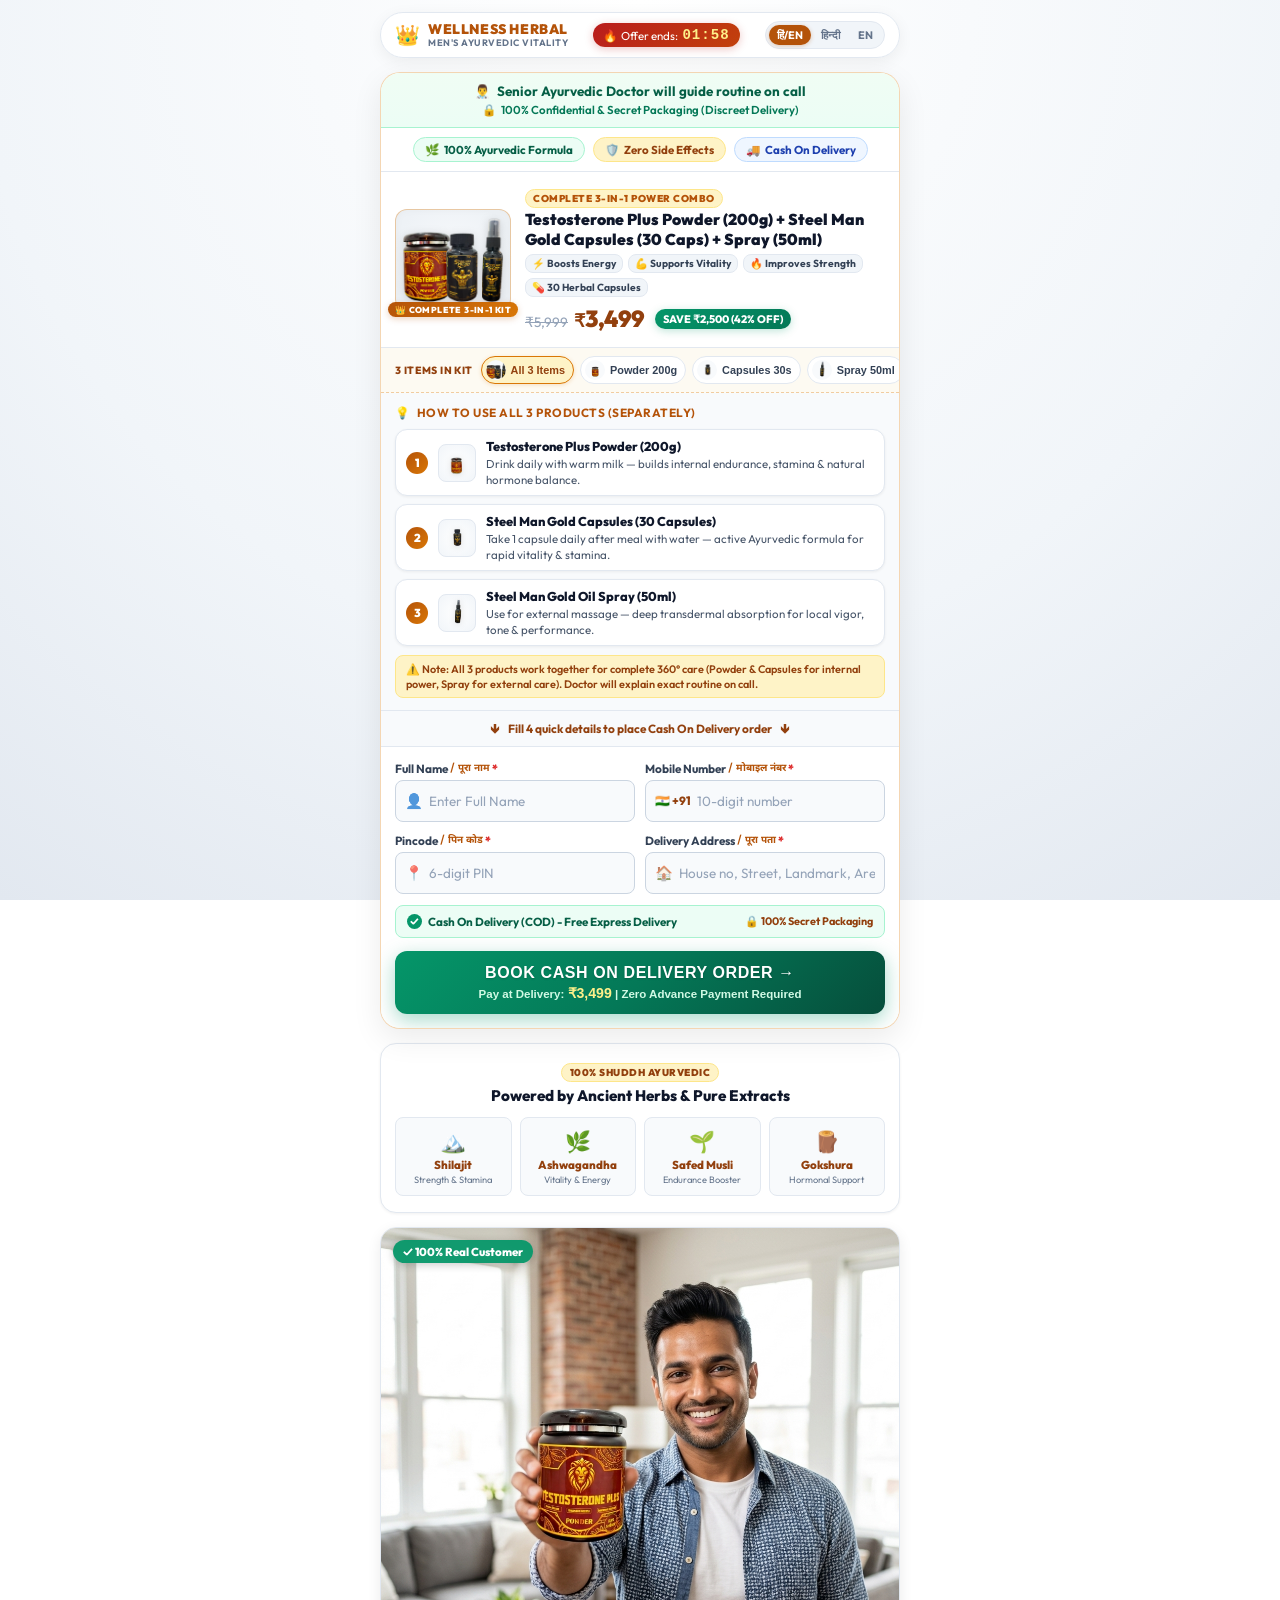
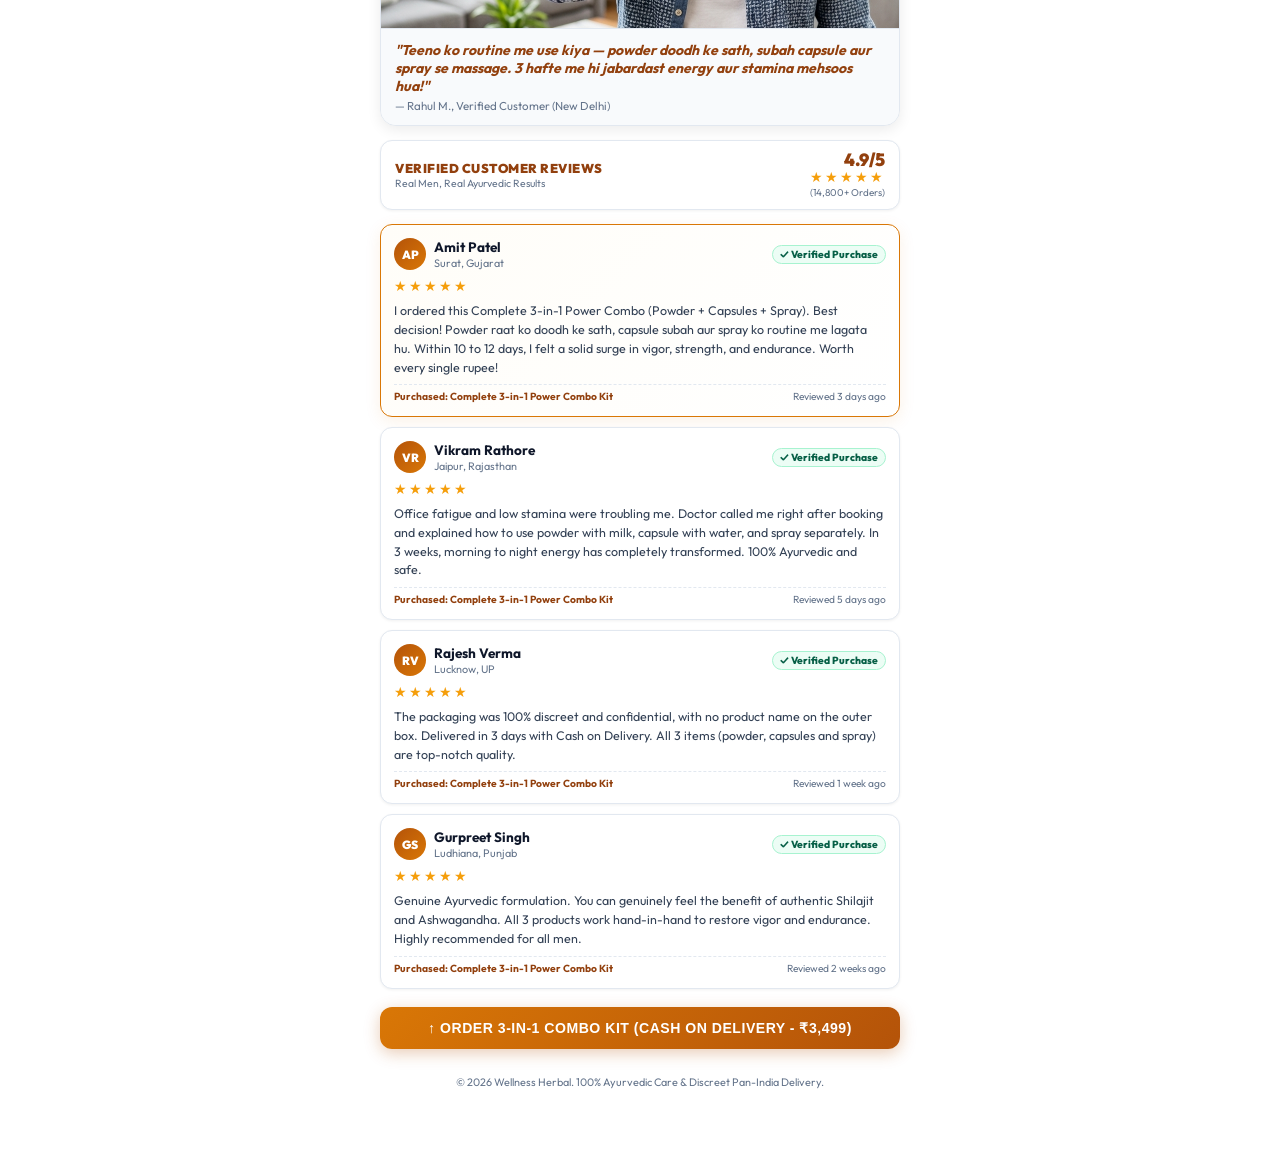
==== index.html @ c4ea5fa7 "feat: add navigation menu to index.html" ====
<!DOCTYPE html>
<html lang="en">

<head>
  <meta charset="UTF-8">
  <meta name="viewport" content="width=device-width, initial-scale=1.0">
  <title>Wellness Herbal - Complete Men's Vitality 3-in-1 Power Combo (Powder + Capsules + Oil Spray)</title>
  <link rel="preconnect" href="https://fonts.googleapis.com">
  <link rel="preconnect" href="https://fonts.gstatic.com" crossorigin>
  <link
    href="https://fonts.googleapis.com/css2?family=Outfit:wght@400;500;600;700;800;900&family=Playfair+Display:wght@700;800;900&family=Noto+Sans+Devanagari:wght@400;600;700;800&display=swap"
    rel="stylesheet">
  <link rel="stylesheet" href="style.css">
</head>

<body class="lang-dual">

  <div class="app-viewport-container">

    <!-- Compact Brand Header with 2-Minute Timer & Language Switcher -->
    <header class="compact-header">
      <div class="brand-left">
        <span class="brand-icon">👑</span>
        <div class="brand-titles">
          <strong>WELLNESS HERBAL</strong>
          <small>MEN'S AYURVEDIC VITALITY</small>
        </div>
      </div>

      <!-- 2-Minute Urgency Timer -->
      <div class="compact-timer-badge">
        <span class="fire-icon">🔥</span>
        <span class="timer-label" data-en="Offer ends:" data-hi="ऑफर समाप्त:">Offer ends:</span>
        <strong id="timerDisplay">02:00</strong>
      </div>

      <!-- Language Switcher -->
      <div class="lang-switcher">
        <button class="lang-btn active" data-lang="dual" onclick="setLanguage('dual')">हिं/EN</button>
        <button class="lang-btn" data-lang="hi" onclick="setLanguage('hi')">हिन्दी</button>
        <button class="lang-btn" data-lang="en" onclick="setLanguage('en')">EN</button>
      </div>
    </header>

    <!-- Main Order Form Card -->
    <main class="single-frame-card">

      <!-- Doctor Guidance & Privacy Banner -->
      <div class="doctor-contact-banner">
        <div class="doctor-line">
          <span class="doctor-icon">👨‍⚕️</span>
          <strong data-en="Senior Ayurvedic Doctor will guide routine on call"
            data-hi="वरिष्ठ आयुर्वेदिक डॉक्टर कॉल पर सही उपयोग समझाएंगे">
            Senior Ayurvedic Doctor will guide routine on call
          </strong>
        </div>
        <div class="privacy-line">
          <span class="lock-icon">🔒</span>
          <span data-en="100% Confidential & Secret Packaging (Discreet Delivery)"
            data-hi="100% गुप्त और सीलबंद पार्सल (गोपनीय डिलीवरी)">
            100% Confidential & Secret Packaging (Discreet Delivery)
          </span>
        </div>
      </div>

      <!-- 3 Key Reference Pills -->
      <div class="ref-pills-row">
        <span class="ref-pill pill-ayurvedic">
          <span class="pill-dot">🌿</span>
          <span data-en="100% Ayurvedic Formula" data-hi="100% शुद्ध आयुर्वेदिक">100% Ayurvedic Formula</span>
        </span>
        <span class="ref-pill pill-safety">
          <span class="pill-dot">🛡️</span>
          <span data-en="Zero Side Effects" data-hi="कोई साइड इफ़ेक्ट नहीं">Zero Side Effects</span>
        </span>
        <span class="ref-pill pill-cod">
          <span class="pill-dot">🚚</span>
          <span data-en="Cash On Delivery" data-hi="कैश ऑन डिलीवरी">Cash On Delivery</span>
        </span>
      </div>

      <!-- Combo Product Showcase Bar -->
      <div class="product-price-compact-bar">
        <div class="product-mini-thumb combo-hero-thumb">
          <img id="activeProductImg" src="images/power_combo_kit.png"
            alt="Complete 3-in-1 Power Combo - Testosterone Plus Powder, Steel Man Gold Capsules and Spray"
            class="thumb-img-combo">
          <span class="active-tag-pill">👑 COMPLETE 3-IN-1 KIT</span>
        </div>

        <div class="product-mini-info">
          <div class="product-title-row">
            <div>
              <span class="combo-headline-badge" data-en="COMPLETE 3-IN-1 POWER COMBO"
                data-hi="संपूर्ण 3-इन-1 पावर कॉम्बो पैक">COMPLETE 3-IN-1 POWER COMBO</span>
              <h1 class="product-name"
                data-en="Testosterone Plus Powder (200g) + Steel Man Gold Capsules (30 Caps) + Spray (50ml)"
                data-hi="टेस्टोस्टेरोन प्लस पाउडर (200g) + स्टील मैन गोल्ड कैप्सूल (30 कैप्सूल) + ऑयल स्प्रे (50ml)">
                Testosterone Plus Powder (200g) + Steel Man Gold Capsules (30 Caps) + Spray (50ml)
              </h1>
            </div>
          </div>

          <div class="product-usp-badges">
            <span class="usp-badge">⚡ Boosts Energy</span>
            <span class="usp-badge">💪 Supports Vitality</span>
            <span class="usp-badge">🔥 Improves Strength</span>
            <span class="usp-badge">💊 30 Herbal Capsules</span>
          </div>

          <!-- Pulsing Zoom-in Zoom-out Price Highlight -->
          <div class="price-action-row">
            <div class="price-wrapper">
              <del class="mrp-old">₹5,999</del>
              <div class="price-pulse-target">
                <span class="curr-sign">₹</span>
                <span class="price-val">3,499</span>
              </div>
            </div>
            <div class="save-tag-badge">
              <span data-en="SAVE ₹2,500 (42% OFF)" data-hi="₹2,500 भारी छूट (42% OFF)">SAVE ₹2,500 (42% OFF)</span>
            </div>
          </div>
        </div>
      </div>

      <!-- Quick Item Preview Chips -->
      <div class="combo-items-preview-strip">
        <span class="preview-strip-label" data-en="3 Items in Kit:" data-hi="किट में 3 उत्पाद शामिल:">3 Items in Kit
        </span>
        <div class="item-chips-scroll">
          <button type="button" class="preview-item-chip active" onclick="switchComboPreview('kit')" id="chip-kit"
            title="View Full 3-in-1 Kit">
            <img src="images/power_combo_kit.png" alt="3-in-1 Kit" class="chip-img">
            <span>All 3 Items</span>
          </button>
          <button type="button" class="preview-item-chip" onclick="switchComboPreview('powder')" id="chip-powder"
            title="View Powder">
            <img src="images/testosterone_plus_powder.png" alt="Powder" class="chip-img">
            <span>Powder 200g</span>
          </button>
          <button type="button" class="preview-item-chip" onclick="switchComboPreview('capsule')" id="chip-capsule"
            title="View Capsule">
            <img src="images/steelman_gold_capsule.png" alt="Capsules" class="chip-img">
            <span>Capsules 30s</span>
          </button>
          <button type="button" class="preview-item-chip" onclick="switchComboPreview('spray')" id="chip-spray"
            title="View Spray">
            <img src="images/steelman_gold_spray.png" alt="Spray" class="chip-img">
            <span>Spray 50ml</span>
          </button>
        </div>
      </div>

      <!-- Combo Usage Guide (Highlighting Separate Usage) -->
      <div class="combo-usage-box">
        <div class="usage-title-strip">
          <span class="usage-dot">💡</span>
          <strong data-en="HOW TO USE ALL 3 PRODUCTS (SEPARATELY)"
            data-hi="तीनों उत्पादों का अलग-अलग इस्तेमाल कैसे करें">HOW TO USE ALL 3 PRODUCTS (SEPARATELY)</strong>
        </div>
        <div class="usage-steps-grid">

          <!-- Step 1: Powder -->
          <div class="usage-step-card" onclick="switchComboPreview('powder')" title="Click to view Powder">
            <div class="step-num-pill">1</div>
            <div class="step-thumb-wrap">
              <img src="images/testosterone_plus_powder.png" alt="Powder" class="step-mini-thumb">
            </div>
            <div class="step-content">
              <strong class="step-prod-title">Testosterone Plus Powder (200g)</strong>
              <p class="step-desc"
                data-en="Drink daily with warm milk — builds internal endurance, stamina & natural hormone balance."
                data-hi="रोजाना रात को हल्के गर्म दूध के साथ पिएं — अंदरूनी ताकत, स्टैमिना और कमजोरी दूर करने के लिए।">
                Drink daily with warm milk — builds internal endurance, stamina & natural hormone balance.
              </p>
            </div>
          </div>

          <!-- Step 2: Capsule -->
          <div class="usage-step-card" onclick="switchComboPreview('capsule')" title="Click to view Capsules">
            <div class="step-num-pill">2</div>
            <div class="step-thumb-wrap">
              <img src="images/steelman_gold_capsule.png" alt="Capsules" class="step-mini-thumb">
            </div>
            <div class="step-content">
              <strong class="step-prod-title">Steel Man Gold Capsules (30 Capsules)</strong>
              <p class="step-desc"
                data-en="Take 1 capsule daily after meal with water — active Ayurvedic formula for rapid vitality & stamina."
                data-hi="रोजाना भोजन के बाद 1 कैप्सूल पानी के साथ लें — शुद्ध हर्बल फॉर्मूला जो जोश, स्टैमिना और शक्ति को तेजी से बढ़ाता है।">
                Take 1 capsule daily after meal with water — active Ayurvedic formula for rapid vitality & stamina.
              </p>
            </div>
          </div>

          <!-- Step 3: Spray -->
          <div class="usage-step-card" onclick="switchComboPreview('spray')" title="Click to view Spray">
            <div class="step-num-pill">3</div>
            <div class="step-thumb-wrap">
              <img src="images/steelman_gold_spray.png" alt="Spray" class="step-mini-thumb">
            </div>
            <div class="step-content">
              <strong class="step-prod-title">Steel Man Gold Oil Spray (50ml)</strong>
              <p class="step-desc"
                data-en="Use for external massage — deep transdermal absorption for local vigor, tone & performance."
                data-hi="बाहरी मालिश के लिए स्प्रे करें — तुरंत सोखकर शक्ति, कसावट और स्फूर्ति बढ़ाने के लिए।">
                Use for external massage — deep transdermal absorption for local vigor, tone & performance.
              </p>
            </div>
          </div>

        </div>
        <div class="usage-note">
          ⚠️ <span
            data-en="Note: All 3 products work together for complete 360° care (Powder & Capsules for internal power, Spray for external care). Doctor will explain exact routine on call."
            data-hi="ध्यान दें: तीनों उत्पाद मिलकर 360° संपूर्ण शक्ति देते हैं (पाउडर और कैप्सूल अंदरूनी ताकत के लिए, स्प्रे बाहरी मालिश के लिए)। डॉक्टर कॉल पर पूरा तरीका बताएंगे।">Note:
            All 3 products work together for complete 360° care (Powder & Capsules for internal power, Spray for
            external care). Doctor will explain exact routine on call.</span>
        </div>
      </div>

      <!-- Moving Bouncing Pointer Arrow -->
      <div class="compact-pointer-bar">
        <span class="bouncing-arrow-dot">↓</span>
        <span class="pointer-text" data-en="Fill 4 quick details to place Cash On Delivery order"
          data-hi="कैश ऑन डिलीवरी आर्डर के लिए नीचे 4 आसान जानकारी भरें">
          Fill 4 quick details to place Cash On Delivery order
        </span>
        <span class="bouncing-arrow-dot">↓</span>
      </div>

      <!-- Compact Single-Screen Form -->
      <form id="compactOrderForm" class="compact-form" novalidate>

        <!-- Field 1 & 2 in Grid -->
        <div class="form-grid-row">

          <!-- Name Field -->
          <div class="input-cell" id="cell-name">
            <label for="fullName">
              <span class="label-en">Full Name</span>
              <span class="label-hi">/ पूरा नाम</span>
              <span class="req">*</span>
            </label>
            <div class="field-box">
              <span class="input-icon">👤</span>
              <input type="text" id="fullName" name="fullName" placeholder="Enter Full Name" required
                autocomplete="name">
              <span class="valid-mark">✓</span>
            </div>
            <small class="error-msg" data-en="Enter full name" data-hi="पूरा नाम दर्ज करें"></small>
          </div>

          <!-- Mobile Number Field -->
          <div class="input-cell" id="cell-phone">
            <label for="phoneNumber">
              <span class="label-en">Mobile Number</span>
              <span class="label-hi">/ मोबाइल नंबर</span>
              <span class="req">*</span>
            </label>
            <div class="field-box phone-box">
              <span class="ind-prefix">🇮🇳 +91</span>
              <input type="tel" id="phoneNumber" name="phoneNumber" maxlength="10" placeholder="10-digit number"
                required autocomplete="tel">
              <span class="valid-mark">✓</span>
            </div>
            <small class="error-msg" data-en="Enter valid 10-digit number" data-hi="10 अंकों का नंबर डालें"></small>
          </div>

        </div>

        <div class="form-grid-row">

          <!-- Pincode Field -->
          <div class="input-cell" id="cell-pincode">
            <label for="pincode">
              <span class="label-en">Pincode</span>
              <span class="label-hi">/ पिन कोड</span>
              <span class="req">*</span>
            </label>
            <div class="field-box">
              <span class="input-icon">📍</span>
              <input type="tel" id="pincode" name="pincode" maxlength="6" placeholder="6-digit PIN" required
                autocomplete="postal-code">
              <span class="valid-mark">✓</span>
            </div>
            <small class="error-msg" data-en="Enter 6-digit pincode" data-hi="6 अंकों का पिन कोड डालें"></small>
          </div>

          <!-- Complete Address Field -->
          <div class="input-cell input-cell-address" id="cell-address">
            <label for="fullAddress">
              <span class="label-en">Delivery Address</span>
              <span class="label-hi">/ पूरा पता</span>
              <span class="req">*</span>
            </label>
            <div class="field-box">
              <span class="input-icon">🏠</span>
              <input type="text" id="fullAddress" name="fullAddress" placeholder="House no, Street, Landmark, Area"
                required autocomplete="street-address">
              <span class="valid-mark">✓</span>
            </div>
            <small class="error-msg" data-en="Enter delivery address" data-hi="पूरा पता लिखें"></small>
          </div>

        </div>

        <!-- COD Status Pill -->
        <div class="cod-status-strip">
          <div class="cod-left">
            <span class="cod-bullet">✓</span>
            <strong data-en="Cash On Delivery (COD) - Free Express Delivery"
              data-hi="कैश ऑन डिलीवरी (COD) - पूरे भारत में फ्री डिलीवरी">
              Cash On Delivery (COD) - Free Express Delivery
            </strong>
          </div>
          <span class="all-india-tag" data-en="🔒 100% Secret Packaging" data-hi="🔒 100% गुप्त पैकिंग">🔒 100% Secret
            Packaging</span>
        </div>

        <!-- Submit Button with Pulsing Glow -->
        <button type="submit" class="compact-order-btn" id="submitBtn">
          <div class="btn-shine-bar"></div>
          <div class="btn-inner-content">
            <span class="btn-main-title" data-en="BOOK CASH ON DELIVERY ORDER →"
              data-hi="कैश ऑन डिलीवरी आर्डर बुक करें →">
              BOOK CASH ON DELIVERY ORDER →
            </span>
            <span class="btn-sub-detail">
              <span data-en="Pay at Delivery: " data-hi="डिलीवरी पर देय: ">Pay at Delivery: </span>
              <strong>₹3,499</strong> | <span data-en="Zero Advance Payment Required"
                data-hi="पहले कोई पैसा नहीं देना">Zero Advance Payment Required</span>
            </span>
          </div>
        </button>

      </form>

    </main>

    <!-- Key Ingredients Showcase -->
    <section class="ingredients-section">
      <div class="ingredients-title">
        <span class="ing-badge">100% SHUDDH AYURVEDIC</span>
        <h3 data-en="Powered by Ancient Herbs & Pure Extracts" data-hi="प्राचीन जड़ी-बूटियों और शुद्ध अर्क से निर्मित">
          Powered by Ancient Herbs & Pure Extracts</h3>
      </div>
      <div class="ingredients-grid">
        <div class="ing-item">
          <div class="ing-icon">🏔️</div>
          <strong>Shilajit</strong>
          <small data-en="Strength & Stamina" data-hi="शक्ति और स्टैमिना">Strength & Stamina</small>
        </div>
        <div class="ing-item">
          <div class="ing-icon">🌿</div>
          <strong>Ashwagandha</strong>
          <small data-en="Vitality & Energy" data-hi="ऊर्जा और स्फूर्ति">Vitality & Energy</small>
        </div>
        <div class="ing-item">
          <div class="ing-icon">🌱</div>
          <strong>Safed Musli</strong>
          <small data-en="Endurance Booster" data-hi="शारीरिक मजबूती">Endurance Booster</small>
        </div>
        <div class="ing-item">
          <div class="ing-icon">🪵</div>
          <strong>Gokshura</strong>
          <small data-en="Hormonal Support" data-hi="प्राकृतिक ताकत">Hormonal Support</small>
        </div>
      </div>
    </section>

    <!-- Customer Lifestyle Photo & Genuine Reviews Section -->
    <section class="customer-proof-section">

      <!-- Customer Holding Product Showcase Card -->
      <div class="lifestyle-photo-card">
        <div class="photo-img-wrap">
          <img src="images/customer_review.jpg" alt="Satisfied Customer with Wellness Herbal Supplement"
            class="lifestyle-img" loading="lazy">
          <span class="verified-photo-badge">✓ 100% Real Customer</span>
        </div>
        <div class="lifestyle-caption">
          <strong>"Teeno ko routine me use kiya — powder doodh ke sath, subah capsule aur spray se massage. 3 hafte me
            hi jabardast energy aur stamina mehsoos hua!"</strong>
          <span>— Rahul M., Verified Customer (New Delhi)</span>
        </div>
      </div>

      <!-- Genuine Customer Reviews List -->
      <div class="reviews-header-bar">
        <div class="reviews-title-wrap">
          <span class="reviews-title-tag" data-en="VERIFIED CUSTOMER REVIEWS"
            data-hi="सत्यापित ग्राहकों की राय">VERIFIED CUSTOMER REVIEWS</span>
          <small class="reviews-subtitle" data-en="Real Men, Real Ayurvedic Results"
            data-hi="सच्चे परिणाम, प्राकृतिक आयुर्वेदिक अनुभव">Real Men, Real Ayurvedic Results</small>
        </div>
        <div class="rating-overall">
          <span class="rating-score">4.9/5</span>
          <span class="stars-gold">★★★★★</span>
          <span class="total-reviews">(14,800+ Orders)</span>
        </div>
      </div>

      <div class="reviews-cards-list">

        <!-- Review 1 -->
        <div class="single-review-card highlight-review">
          <div class="review-top">
            <div class="reviewer-badge-info">
              <span class="avatar-circle">AP</span>
              <div>
                <strong class="reviewer-name">Amit Patel</strong>
                <span class="reviewer-city">Surat, Gujarat</span>
              </div>
            </div>
            <span class="verified-purchase-pill">✓ Verified Purchase</span>
          </div>
          <div class="stars-gold">★★★★★</div>
          <p class="review-comment"
            data-en="I ordered this Complete 3-in-1 Power Combo (Powder + Capsules + Spray). Best decision! Powder raat ko doodh ke sath, capsule subah aur spray ko routine me lagata hu. Within 10 to 12 days, I felt a solid surge in vigor, strength, and endurance. Worth every single rupee!"
            data-hi="मैंने यह पूरा 3-इन-1 पावर कॉम्बो (पाउडर + कैप्सूल + स्प्रे) मंगाया था। सबसे बढ़िया फ़ैसला रहा! पाउडर को रात में दूध के साथ, सुबह कैप्सूल और स्प्रे का अलग से प्रयोग करता हूँ। 10-12 दिनों में ही शरीर में शक्ति, स्टैमिना और स्फूर्ति में ज़बरदस्त फ़र्क महसूस हुआ। पैसा वसूल कॉम्बो है!">
            I ordered this Complete 3-in-1 Power Combo (Powder + Capsules + Spray). Best decision! Powder raat ko doodh
            ke sath, capsule subah aur spray ko routine me lagata hu. Within 10 to 12 days, I felt a solid surge in
            vigor, strength, and endurance. Worth every single rupee!
          </p>
          <div class="review-footer-info">
            <span class="review-product-tag">Purchased: Complete 3-in-1 Power Combo Kit</span>
            <span class="review-date">Reviewed 3 days ago</span>
          </div>
        </div>

        <!-- Review 2 -->
        <div class="single-review-card">
          <div class="review-top">
            <div class="reviewer-badge-info">
              <span class="avatar-circle">VR</span>
              <div>
                <strong class="reviewer-name">Vikram Rathore</strong>
                <span class="reviewer-city">Jaipur, Rajasthan</span>
              </div>
            </div>
            <span class="verified-purchase-pill">✓ Verified Purchase</span>
          </div>
          <div class="stars-gold">★★★★★</div>
          <p class="review-comment"
            data-en="Office fatigue and low stamina were troubling me. Doctor called me right after booking and explained how to use powder with milk, capsule with water, and spray separately. In 3 weeks, morning to night energy has completely transformed. 100% Ayurvedic and safe."
            data-hi="ऑफिस की थकान और कमजोरी से परेशान था। आर्डर के बाद डॉक्टर साहब का कॉल आया और उन्होंने पाउडर, कैप्सूल व स्प्रे तीनों का अलग-अलग इस्तेमाल अच्छे से समझाया। 3 हफ्ते में सुबह से लेकर रात तक ऊर्जा बनी रहती है। 100% आयुर्वेदिक और सुरक्षित!">
            Office fatigue and low stamina were troubling me. Doctor called me right after booking and explained how to
            use powder with milk, capsule with water, and spray separately. In 3 weeks, morning to night energy has
            completely transformed. 100% Ayurvedic and safe.
          </p>
          <div class="review-footer-info">
            <span class="review-product-tag">Purchased: Complete 3-in-1 Power Combo Kit</span>
            <span class="review-date">Reviewed 5 days ago</span>
          </div>
        </div>

        <!-- Review 3 -->
        <div class="single-review-card">
          <div class="review-top">
            <div class="reviewer-badge-info">
              <span class="avatar-circle">RV</span>
              <div>
                <strong class="reviewer-name">Rajesh Verma</strong>
                <span class="reviewer-city">Lucknow, UP</span>
              </div>
            </div>
            <span class="verified-purchase-pill">✓ Verified Purchase</span>
          </div>
          <div class="stars-gold">★★★★★</div>
          <p class="review-comment"
            data-en="The packaging was 100% discreet and confidential, with no product name on the outer box. Delivered in 3 days with Cash on Delivery. All 3 items (powder, capsules and spray) are top-notch quality."
            data-hi="पार्सल की पैकिंग पूरी तरह गुप्त और सीलबंद थी, डिब्बे के बाहर प्रोडक्ट का कोई नाम नहीं लिखा था। 3 दिन में कैश ऑन डिलीवरी से पार्सल मिल गया। तीनों उत्पाद (पाउडर, कैप्सूल और ऑयल स्प्रे) बेहद उच्च गुणवत्ता के हैं।">
            The packaging was 100% discreet and confidential, with no product name on the outer box. Delivered in 3 days
            with Cash on Delivery. All 3 items (powder, capsules and spray) are top-notch quality.
          </p>
          <div class="review-footer-info">
            <span class="review-product-tag">Purchased: Complete 3-in-1 Power Combo Kit</span>
            <span class="review-date">Reviewed 1 week ago</span>
          </div>
        </div>

        <!-- Review 4 -->
        <div class="single-review-card">
          <div class="review-top">
            <div class="reviewer-badge-info">
              <span class="avatar-circle">GS</span>
              <div>
                <strong class="reviewer-name">Gurpreet Singh</strong>
                <span class="reviewer-city">Ludhiana, Punjab</span>
              </div>
            </div>
            <span class="verified-purchase-pill">✓ Verified Purchase</span>
          </div>
          <div class="stars-gold">★★★★★</div>
          <p class="review-comment"
            data-en="Genuine Ayurvedic formulation. You can genuinely feel the benefit of authentic Shilajit and Ashwagandha. All 3 products work hand-in-hand to restore vigor and endurance. Highly recommended for all men."
            data-hi="असली और शुद्ध आयुर्वेदिक उत्पाद है। शुद्ध शिलाजीत और अश्वगंधा का प्रभाव साफ महसूस होता है। तीनों उत्पाद मिलकर अंदरूनी और बाहरी ताकत को बहाल करते हैं। सभी भाइयों को सलाह दूंगा!">
            Genuine Ayurvedic formulation. You can genuinely feel the benefit of authentic Shilajit and Ashwagandha. All
            3 products work hand-in-hand to restore vigor and endurance. Highly recommended for all men.
          </p>
          <div class="review-footer-info">
            <span class="review-product-tag">Purchased: Complete 3-in-1 Power Combo Kit</span>
            <span class="review-date">Reviewed 2 weeks ago</span>
          </div>
        </div>

      </div>

      <!-- Quick Scroll to Top Order Button -->
      <div class="bottom-order-trigger">
        <button class="scroll-up-order-btn" onclick="scrollToTopForm()">
          <span data-en="↑ ORDER 3-IN-1 COMBO KIT (CASH ON DELIVERY - ₹3,499)"
            data-hi="↑ अभी 3-इन-1 कॉम्बो आर्डर करें (कैश ऑन डिलीवरी - ₹3,499)">
            ↑ ORDER 3-IN-1 COMBO KIT (CASH ON DELIVERY - ₹3,499)
          </span>
        </button>
      </div>

    </section>

    <footer class="app-footer">
      <p>© 2026 Wellness Herbal. 100% Ayurvedic Care & Discreet Pan-India Delivery.</p>
    </footer>

  </div>

  <!-- Order Success / Thank You Modal Popup -->
  <div class="success-modal-overlay" id="orderSuccessModal">
    <div class="success-dialog-card">
      <button class="modal-close" onclick="closeSuccessModal()" title="Close">✕</button>

      <div class="success-check-badge">
        <div class="check-ring-pulse"></div>
        <span class="check-symbol">✓</span>
      </div>

      <h3 class="modal-h3" data-en="Your 3-in-1 Combo Order is Registered! 🎉"
        data-hi="आपका 3-इन-1 कॉम्बो आर्डर बुक हो गया है! 🎉">
        Your 3-in-1 Combo Order is Registered! 🎉
      </h3>
      <p class="modal-desc"
        data-en="Thank you for choosing Wellness Herbal. Our senior doctor will contact you shortly to confirm discreet dispatch & explain daily usage."
        data-hi="वेलनेस हर्बल चुनने के लिए धन्यवाद। हमारे वरिष्ठ डॉक्टर जल्द ही आपसे संपर्क करके पार्सल कन्फर्म करेंगे और सेवन विधि समझाएंगे।">
        Thank you for choosing Wellness Herbal. Our senior doctor will contact you shortly to confirm discreet dispatch
        & explain daily usage.
      </p>

      <div class="modal-receipt">
        <div class="rec-line">
          <span class="rec-label" data-en="Order ID:" data-hi="आर्डर नंबर:">Order ID:</span>
          <strong class="rec-id-val" id="receiptOrderId">#WH-89104</strong>
        </div>
        <div class="rec-line">
          <span class="rec-label" data-en="Product:" data-hi="प्रोडक्ट:">Product:</span>
          <strong class="rec-prod-name">Complete 3-in-1 Power Combo (Powder 200g + 30 Capsules + Spray 50ml)</strong>
        </div>
        <div class="rec-line">
          <span class="rec-label" data-en="Customer:" data-hi="ग्राहक का नाम:">Customer:</span>
          <strong id="receiptName">-</strong>
        </div>
        <div class="rec-line">
          <span class="rec-label" data-en="Mobile:" data-hi="मोबाइल नंबर:">Mobile:</span>
          <strong id="receiptPhone">-</strong>
        </div>
        <div class="rec-line">
          <span class="rec-label" data-en="Delivery Address:" data-hi="डिलीवरी पता:">Delivery Address:</span>
          <span id="receiptAddress">-</span>
        </div>
        <div class="rec-line rec-total">
          <span data-en="Amount Payable at Delivery:" data-hi="डिलीवरी पर देय राशि:">Amount Payable at Delivery:</span>
          <strong class="rec-amount">₹3,499 (COD)</strong>
        </div>
      </div>

      <div class="team-contact-notice">
        👨‍⚕️ <span data-en="Our specialist doctor will call you to guide dosage & 3-step separate usage."
          data-hi="हमारे डॉक्टर आपको तीनों उत्पादों का अलग-अलग सही उपयोग और खुराक समझाने के लिए कॉल करेंगे।">Our
          specialist doctor will call you to guide dosage & 3-step separate usage.</span>
      </div>

      <div class="modal-btn-stack">
        <a id="whatsappConfirmLink" class="modal-wa-btn" href="#" target="_blank">
          💬 <span data-en="Confirm on WhatsApp" data-hi="व्हाट्सएप पर कन्फर्म करें">Confirm on WhatsApp</span>
        </a>
        <button class="modal-ok-btn" onclick="closeSuccessModal()">
          <span data-en="Done" data-hi="हो गया">Done</span>
        </button>
      </div>

    </div>
  </div>

  <script src="script.js"></script>
</body>

</html>
---- style.css ----
/* ==========================================================
   WELLNESS HERBAL - MEN'S AYURVEDIC VITALITY & PERFORMANCE
   PREMIUM LIGHT LUXURY GOLD & HERBAL THEME (COMBO KIT ONLY)
   ========================================================== */

:root {
  /* Royal Gold & Amber Accents */
  --gold-primary: #d97706;
  --gold-dark: #b45309;
  --gold-deep: #92400e;
  --gold-light: #fef3c7;
  --gold-border: rgba(217, 119, 6, 0.35);

  /* Light Theme Surfaces */
  --bg-page: #f4f6f9;
  --bg-gradient: radial-gradient(circle at 50% 0%, #ffffff 0%, #f1f5f9 60%, #e2e8f0 100%);
  --bg-card: #ffffff;
  --bg-card-subtle: #f8fafc;
  --bg-input: #ffffff;
  --border-light: #e2e8f0;
  --border-card: #cbd5e1;
  --border-focus: #d97706;

  /* Herbal Green Accents */
  --ayur-green: #059669;
  --ayur-green-dark: #064e3b;
  --ayur-green-bg: #ecfdf5;
  --ayur-green-border: #a7f3d0;

  /* Royal Maroon / Burgundy Accent */
  --royal-maroon: #881337;
  --royal-maroon-bg: #fff1f2;

  /* High Contrast Dark Typography */
  --text-pure: #0f172a;
  --text-main: #1e293b;
  --text-muted: #64748b;
  --text-light: #94a3b8;
  --text-gold: #b45309;

  /* Fonts */
  --font-heading: 'Playfair Display', Georgia, serif;
  --font-body: 'Outfit', -apple-system, BlinkMacSystemFont, 'Segoe UI', Roboto, sans-serif;
  --font-hindi: 'Noto Sans Devanagari', 'Outfit', sans-serif;

  /* Geometry & Animations */
  --radius-sm: 8px;
  --radius-md: 12px;
  --radius-lg: 16px;
  --radius-xl: 20px;
  --radius-full: 9999px;
  --transition: all 0.22s cubic-bezier(0.4, 0, 0.2, 1);
  --shadow-sm: 0 1px 3px rgba(0, 0, 0, 0.06);
  --shadow-md: 0 4px 14px rgba(0, 0, 0, 0.08);
  --shadow-lg: 0 10px 30px rgba(0, 0, 0, 0.08);
}

* {
  margin: 0;
  padding: 0;
  box-sizing: border-box;
}

html {
  scroll-behavior: smooth;
}

body {
  font-family: var(--font-body);
  background: var(--bg-gradient);
  background-attachment: fixed;
  color: var(--text-main);
  min-height: 100vh;
  overflow-y: auto;
  overflow-x: hidden;
  display: flex;
  justify-content: center;
  align-items: flex-start;
  padding: 12px 10px 48px;
  -webkit-font-smoothing: antialiased;
}

/* Language Filter Rules */
body.lang-en [data-hi] { display: none !important; }
body.lang-hi [data-en] { display: none !important; }
body.lang-dual .label-en { display: inline; }
body.lang-dual .label-hi { display: inline; color: var(--gold-dark); font-size: 0.85em; font-family: var(--font-hindi); }

.app-viewport-container {
  width: 100%;
  max-width: 520px;
  margin: 0 auto;
  display: flex;
  flex-direction: column;
  gap: 14px;
}

/* ==========================================================
   COMPACT HEADER WITH 2-MIN TIMER & LANGUAGE TOGGLE
   ========================================================== */
.compact-header {
  display: flex;
  justify-content: space-between;
  align-items: center;
  background: rgba(255, 255, 255, 0.96);
  backdrop-filter: blur(10px);
  padding: 8px 14px;
  border-radius: var(--radius-full);
  border: 1px solid var(--border-light);
  box-shadow: 0 4px 16px rgba(0, 0, 0, 0.06);
  position: sticky;
  top: 6px;
  z-index: 50;
}

.brand-left {
  display: flex;
  align-items: center;
  gap: 8px;
}

.brand-icon {
  font-size: 1.25rem;
}

.brand-titles strong {
  display: block;
  font-size: 0.86rem;
  font-weight: 900;
  letter-spacing: 0.6px;
  color: var(--gold-dark);
  line-height: 1.1;
  text-transform: uppercase;
}

.brand-titles small {
  display: block;
  font-size: 0.58rem;
  font-weight: 700;
  color: var(--text-muted);
  letter-spacing: 0.5px;
}

.compact-timer-badge {
  display: flex;
  align-items: center;
  gap: 4px;
  background: linear-gradient(135deg, #b91c1c 0%, #c2410c 100%);
  color: #ffffff;
  padding: 4px 10px;
  border-radius: var(--radius-full);
  font-size: 0.72rem;
  box-shadow: 0 2px 8px rgba(185, 28, 28, 0.25);
}

.compact-timer-badge strong {
  color: #fef08a;
  font-family: monospace;
  font-size: 0.88rem;
  letter-spacing: 1px;
}

.lang-switcher {
  display: flex;
  gap: 2px;
  background: #f1f5f9;
  padding: 3px;
  border-radius: var(--radius-full);
  border: 1px solid var(--border-light);
}

.lang-btn {
  background: transparent;
  border: none;
  font-family: inherit;
  font-size: 0.68rem;
  font-weight: 700;
  color: var(--text-muted);
  padding: 3px 8px;
  border-radius: var(--radius-full);
  cursor: pointer;
  transition: var(--transition);
}

.lang-btn.active {
  background: var(--gold-dark);
  color: #ffffff;
  box-shadow: 0 1px 4px rgba(180, 83, 9, 0.3);
}

/* ==========================================================
   MAIN ORDER FORM CARD
   ========================================================== */
.single-frame-card {
  background: var(--bg-card);
  border-radius: var(--radius-xl);
  border: 1.5px solid rgba(217, 119, 6, 0.3);
  box-shadow: var(--shadow-lg);
  overflow: hidden;
  position: relative;
}

/* 1. DOCTOR GUIDANCE & PRIVACY BANNER */
.doctor-contact-banner {
  background: linear-gradient(180deg, #f0fdf4 0%, #ecfdf5 100%);
  padding: 10px 14px;
  border-bottom: 1px solid var(--ayur-green-border);
  text-align: center;
  display: flex;
  flex-direction: column;
  gap: 3px;
}

.doctor-line {
  display: flex;
  align-items: center;
  justify-content: center;
  gap: 6px;
  color: #065f46;
  font-size: 0.84rem;
  font-weight: 800;
}

.privacy-line {
  display: flex;
  align-items: center;
  justify-content: center;
  gap: 5px;
  color: #047857;
  font-size: 0.72rem;
  font-weight: 600;
}

/* 2. THREE KEY REFERENCE PILLS */
.ref-pills-row {
  display: flex;
  justify-content: center;
  gap: 8px;
  padding: 9px 12px;
  background: #ffffff;
  border-bottom: 1px solid var(--border-light);
  flex-wrap: wrap;
}

.ref-pill {
  display: inline-flex;
  align-items: center;
  gap: 5px;
  padding: 4px 11px;
  border-radius: var(--radius-full);
  font-size: 0.72rem;
  font-weight: 700;
}

.pill-ayurvedic {
  background: #ecfdf5;
  color: #065f46;
  border: 1px solid #a7f3d0;
}

.pill-safety {
  background: #fef3c7;
  color: #92400e;
  border: 1px solid #fde68a;
}

.pill-cod {
  background: #eff6ff;
  color: #1e40af;
  border: 1px solid #bfdbfe;
}

/* ==========================================================
   ACTIVE COMBO SHOWCASE & PULSING PRICE
   ========================================================== */
.product-price-compact-bar {
  display: flex;
  align-items: center;
  gap: 14px;
  padding: 14px;
  background: #ffffff;
  border-bottom: 1px solid var(--border-light);
}

.combo-hero-thumb {
  width: 116px;
  height: 102px;
  background: radial-gradient(circle, #f8fafc 0%, #eef2f6 80%);
  border-radius: var(--radius-md);
  border: 1.5px solid rgba(217, 119, 6, 0.35);
  display: flex;
  flex-direction: column;
  align-items: center;
  justify-content: center;
  position: relative;
  flex-shrink: 0;
  padding: 4px;
  box-shadow: inset 0 0 10px rgba(0, 0, 0, 0.03);
}

.thumb-img-combo {
  max-width: 100%;
  max-height: 86px;
  object-fit: contain;
  filter: drop-shadow(0 2px 5px rgba(0, 0, 0, 0.15));
  transition: opacity 0.2s ease, transform 0.2s ease;
}

.active-tag-pill {
  position: absolute;
  bottom: -7px;
  background: linear-gradient(135deg, #b45309 0%, #d97706 100%);
  color: #ffffff;
  font-size: 0.54rem;
  font-weight: 900;
  padding: 2px 7px;
  border-radius: var(--radius-full);
  white-space: nowrap;
  letter-spacing: 0.4px;
  box-shadow: 0 2px 6px rgba(180, 83, 9, 0.25);
}

.product-mini-info {
  flex: 1;
  display: flex;
  flex-direction: column;
  gap: 5px;
}

.combo-headline-badge {
  display: inline-block;
  font-size: 0.62rem;
  font-weight: 900;
  color: #b45309;
  background: #fef3c7;
  padding: 2px 7px;
  border-radius: var(--radius-full);
  letter-spacing: 0.5px;
  margin-bottom: 2px;
  border: 1px solid #fde68a;
}

.product-title-row {
  display: flex;
  justify-content: space-between;
  align-items: flex-start;
  gap: 6px;
}

.product-name {
  font-size: 0.98rem;
  font-weight: 900;
  color: var(--text-pure);
  line-height: 1.25;
}

.product-usp-badges {
  display: flex;
  gap: 5px;
  flex-wrap: wrap;
}

.usp-badge {
  font-size: 0.64rem;
  font-weight: 700;
  background: #f1f5f9;
  color: #334155;
  padding: 2px 6px;
  border-radius: var(--radius-sm);
  border: 1px solid #e2e8f0;
}

/* Pulsing Zoom-in Zoom-out Price Box */
.price-action-row {
  display: flex;
  align-items: center;
  gap: 10px;
  margin-top: 2px;
}

.price-wrapper {
  display: flex;
  align-items: baseline;
  gap: 6px;
}

.mrp-old {
  font-size: 0.85rem;
  color: #94a3b8;
  text-decoration: line-through;
}

.price-pulse-target {
  display: inline-flex;
  align-items: baseline;
  animation: pulseZoomLight 2s ease-in-out infinite;
  transform-origin: left center;
}

@keyframes pulseZoomLight {
  0% { transform: scale(1); filter: drop-shadow(0 0 1px rgba(217, 119, 6, 0.3)); }
  50% { transform: scale(1.08); filter: drop-shadow(0 0 6px rgba(217, 119, 6, 0.6)); }
  100% { transform: scale(1); filter: drop-shadow(0 0 1px rgba(217, 119, 6, 0.3)); }
}

.curr-sign {
  font-size: 1.1rem;
  font-weight: 900;
  color: var(--gold-deep);
}

.price-val {
  font-size: 1.45rem;
  font-weight: 900;
  color: var(--gold-deep);
  letter-spacing: -0.5px;
}

.save-tag-badge {
  background: linear-gradient(135deg, #059669 0%, #047857 100%);
  color: #ffffff;
  font-size: 0.68rem;
  font-weight: 800;
  padding: 3px 8px;
  border-radius: var(--radius-full);
  box-shadow: 0 2px 8px rgba(5, 150, 105, 0.25);
}

/* ==========================================================
   QUICK 3-ITEM PREVIEW STRIP
   ========================================================== */
.combo-items-preview-strip {
  display: flex;
  align-items: center;
  gap: 8px;
  padding: 8px 14px;
  background: #fdfaf2;
  border-bottom: 1px dashed rgba(217, 119, 6, 0.35);
  overflow-x: auto;
  -webkit-overflow-scrolling: touch;
}

.preview-strip-label {
  font-size: 0.65rem;
  font-weight: 800;
  color: var(--gold-deep);
  white-space: nowrap;
  text-transform: uppercase;
  letter-spacing: 0.4px;
}

.item-chips-scroll {
  display: flex;
  align-items: center;
  gap: 6px;
  flex: 1;
}

.preview-item-chip {
  display: inline-flex;
  align-items: center;
  gap: 5px;
  background: #ffffff;
  border: 1px solid #e2e8f0;
  border-radius: var(--radius-full);
  padding: 3px 8px 3px 4px;
  font-size: 0.68rem;
  font-weight: 700;
  color: #334155;
  cursor: pointer;
  white-space: nowrap;
  transition: all 0.2s ease;
  outline: none;
}

.preview-item-chip .chip-img {
  width: 20px;
  height: 20px;
  object-fit: contain;
  border-radius: 50%;
  background: #f8fafc;
}

.preview-item-chip:hover {
  border-color: var(--gold-primary);
  background: #fffbeb;
}

.preview-item-chip.active {
  background: #fef3c7;
  border-color: #d97706;
  color: #92400e;
  box-shadow: 0 1px 4px rgba(217, 119, 6, 0.2);
}

/* ==========================================================
   COMBO USAGE GUIDE (SEPARATE USAGE EXPLANATION)
   ========================================================== */
.combo-usage-box {
  background: #f8fafc;
  border-bottom: 1px solid var(--border-light);
  padding: 12px 14px;
}

.usage-title-strip {
  display: flex;
  align-items: center;
  gap: 6px;
  font-size: 0.74rem;
  font-weight: 900;
  color: var(--gold-dark);
  letter-spacing: 0.5px;
  margin-bottom: 9px;
  text-transform: uppercase;
}

.usage-steps-grid {
  display: flex;
  flex-direction: column;
  gap: 8px;
}

.usage-step-card {
  display: flex;
  align-items: center;
  gap: 10px;
  background: #ffffff;
  border: 1px solid var(--border-light);
  border-radius: var(--radius-md);
  padding: 8px 10px;
  box-shadow: var(--shadow-sm);
  transition: transform 0.2s ease, border-color 0.2s ease, box-shadow 0.2s ease;
  cursor: pointer;
}

.usage-step-card:hover {
  transform: translateY(-1px);
  border-color: rgba(217, 119, 6, 0.4);
  box-shadow: 0 3px 8px rgba(0, 0, 0, 0.05);
}

.step-num-pill {
  width: 22px;
  height: 22px;
  border-radius: 50%;
  background: linear-gradient(135deg, #b45309 0%, #d97706 100%);
  color: #ffffff;
  font-size: 0.72rem;
  font-weight: 900;
  display: flex;
  align-items: center;
  justify-content: center;
  flex-shrink: 0;
}

.step-thumb-wrap {
  width: 38px;
  height: 38px;
  background: radial-gradient(circle, #ffffff 0%, #f1f5f9 100%);
  border: 1px solid #e2e8f0;
  border-radius: var(--radius-sm);
  display: flex;
  align-items: center;
  justify-content: center;
  flex-shrink: 0;
  padding: 2px;
}

.step-mini-thumb {
  max-width: 100%;
  max-height: 100%;
  object-fit: contain;
  filter: drop-shadow(0 1px 3px rgba(0, 0, 0, 0.12));
}

.step-content {
  flex: 1;
  display: flex;
  flex-direction: column;
  gap: 2px;
}

.step-prod-title {
  font-size: 0.8rem;
  font-weight: 800;
  color: var(--text-pure);
}

.step-desc {
  font-size: 0.72rem;
  color: #475569;
  line-height: 1.35;
}

.usage-note {
  font-size: 0.68rem;
  color: #92400e;
  background: #fef3c7;
  border: 1px solid #fde68a;
  border-radius: var(--radius-sm);
  padding: 6px 10px;
  margin-top: 9px;
  font-weight: 600;
  line-height: 1.3;
}

/* ==========================================================
   POINTER BAR WITH BOUNCING ARROW
   ========================================================== */
.compact-pointer-bar {
  display: flex;
  align-items: center;
  justify-content: center;
  gap: 8px;
  background: #f8fafc;
  padding: 8px 12px;
  border-bottom: 1px solid var(--border-light);
  color: var(--gold-deep);
  font-size: 0.74rem;
  font-weight: 700;
  text-align: center;
}

.bouncing-arrow-dot {
  font-size: 0.95rem;
  font-weight: 900;
  animation: bounceDown 1.5s infinite;
}

@keyframes bounceDown {
  0%, 20%, 50%, 80%, 100% { transform: translateY(0); }
  40% { transform: translateY(4px); }
  60% { transform: translateY(2px); }
}

/* ==========================================================
   FORM INPUT CELLS & VALIDATION
   ========================================================== */
.compact-form {
  padding: 14px;
  display: flex;
  flex-direction: column;
  gap: 11px;
  background: #ffffff;
}

.form-grid-row {
  display: grid;
  grid-template-columns: 1fr 1fr;
  gap: 10px;
}

.input-cell {
  display: flex;
  flex-direction: column;
  gap: 4px;
  position: relative;
}

.input-cell label {
  font-size: 0.74rem;
  font-weight: 700;
  color: #334155;
  display: flex;
  align-items: center;
  gap: 2px;
}

.req {
  color: #dc2626;
  font-weight: 900;
}

.field-box {
  display: flex;
  align-items: center;
  background: #f8fafc;
  border: 1.5px solid var(--border-card);
  border-radius: var(--radius-sm);
  padding: 0 9px;
  height: 42px;
  transition: var(--transition);
}

.field-box:focus-within {
  border-color: var(--gold-primary);
  box-shadow: 0 0 0 3px rgba(217, 119, 6, 0.15);
  background: #ffffff;
}

.input-icon {
  font-size: 0.9rem;
  margin-right: 6px;
  opacity: 0.75;
}

.ind-prefix {
  font-size: 0.74rem;
  font-weight: 800;
  color: var(--gold-deep);
  margin-right: 6px;
  white-space: nowrap;
}

.field-box input {
  flex: 1;
  background: transparent;
  border: none;
  outline: none;
  color: var(--text-pure);
  font-family: inherit;
  font-size: 0.84rem;
  font-weight: 600;
  width: 100%;
}

.field-box input::placeholder {
  color: #94a3b8;
  font-weight: 400;
}

.valid-mark {
  color: #059669;
  font-size: 0.85rem;
  font-weight: 900;
  display: none;
}

.input-cell.valid .valid-mark {
  display: inline;
}

.input-cell.valid .field-box {
  border-color: #059669;
}

.input-cell.has-error .field-box {
  border-color: #dc2626;
  box-shadow: 0 0 0 3px rgba(220, 38, 38, 0.12);
}

.error-msg {
  font-size: 0.65rem;
  color: #dc2626;
  display: none;
  margin-top: 1px;
}

.input-cell.has-error .error-msg {
  display: block;
}

/* COD Status Strip */
.cod-status-strip {
  display: flex;
  justify-content: space-between;
  align-items: center;
  background: #ecfdf5;
  border: 1px solid #a7f3d0;
  padding: 8px 11px;
  border-radius: var(--radius-sm);
  font-size: 0.73rem;
}

.cod-left {
  display: flex;
  align-items: center;
  gap: 6px;
  color: #065f46;
}

.cod-bullet {
  background: #059669;
  color: #ffffff;
  width: 15px;
  height: 15px;
  border-radius: 50%;
  display: inline-flex;
  align-items: center;
  justify-content: center;
  font-size: 0.62rem;
  font-weight: 900;
}

.all-india-tag {
  color: #92400e;
  font-weight: 700;
  font-size: 0.68rem;
}

/* ==========================================================
   PULSING HIGH CONVERSION ORDER BUTTON
   ========================================================== */
.compact-order-btn {
  position: relative;
  overflow: hidden;
  width: 100%;
  border: none;
  border-radius: var(--radius-md);
  background: linear-gradient(135deg, #059669 0%, #047857 50%, #064e3b 100%);
  color: #ffffff;
  padding: 13px 14px;
  cursor: pointer;
  box-shadow: 0 6px 20px rgba(5, 150, 105, 0.35);
  transition: var(--transition);
  margin-top: 2px;
}

.compact-order-btn:hover {
  transform: translateY(-2px);
  box-shadow: 0 8px 24px rgba(5, 150, 105, 0.45);
}

.compact-order-btn:active {
  transform: translateY(1px);
}

.btn-shine-bar {
  position: absolute;
  top: 0;
  left: -100%;
  width: 60%;
  height: 100%;
  background: linear-gradient(90deg, transparent, rgba(255, 255, 255, 0.35), transparent);
  animation: shineSweep 3s infinite;
}

@keyframes shineSweep {
  0% { left: -100%; }
  30%, 100% { left: 140%; }
}

.btn-inner-content {
  position: relative;
  z-index: 2;
  display: flex;
  flex-direction: column;
  align-items: center;
  gap: 3px;
}

.btn-main-title {
  font-size: 1rem;
  font-weight: 900;
  letter-spacing: 0.6px;
  text-shadow: 0 1px 2px rgba(0, 0, 0, 0.2);
}

.btn-sub-detail {
  font-size: 0.72rem;
  color: #d1fae5;
  font-weight: 600;
}

.btn-sub-detail strong {
  color: #fef08a;
  font-size: 0.88rem;
}

/* ==========================================================
   INGREDIENTS SECTION
   ========================================================== */
.ingredients-section {
  background: #ffffff;
  border: 1px solid var(--border-light);
  border-radius: var(--radius-lg);
  padding: 16px 14px;
  box-shadow: var(--shadow-sm);
}

.ingredients-title {
  text-align: center;
  margin-bottom: 12px;
}

.ing-badge {
  display: inline-block;
  font-size: 0.62rem;
  font-weight: 900;
  background: #fef3c7;
  color: #92400e;
  border: 1px solid #fde68a;
  padding: 2px 8px;
  border-radius: var(--radius-full);
  margin-bottom: 4px;
  letter-spacing: 0.5px;
}

.ingredients-title h3 {
  font-size: 0.95rem;
  font-weight: 800;
  color: var(--text-pure);
}

.ingredients-grid {
  display: grid;
  grid-template-columns: repeat(4, 1fr);
  gap: 8px;
}

.ing-item {
  background: #f8fafc;
  border: 1px solid var(--border-light);
  border-radius: var(--radius-sm);
  padding: 10px 4px;
  display: flex;
  flex-direction: column;
  align-items: center;
  text-align: center;
  gap: 3px;
  transition: var(--transition);
}

.ing-item:hover {
  border-color: var(--gold-primary);
  background: #fffdf7;
  transform: translateY(-2px);
}

.ing-icon {
  font-size: 1.3rem;
}

.ing-item strong {
  font-size: 0.72rem;
  color: var(--gold-deep);
  font-weight: 800;
}

.ing-item small {
  font-size: 0.58rem;
  color: var(--text-muted);
  line-height: 1.1;
}

/* ==========================================================
   CUSTOMER LIFESTYLE & REVIEWS SECTION
   ========================================================== */
.customer-proof-section {
  display: flex;
  flex-direction: column;
  gap: 14px;
}

.lifestyle-photo-card {
  background: #ffffff;
  border: 1px solid var(--border-light);
  border-radius: var(--radius-lg);
  overflow: hidden;
  box-shadow: var(--shadow-md);
}

.photo-img-wrap {
  position: relative;
  width: 100%;
  aspect-ratio: 1 / 1;
  max-height: 400px;
  overflow: hidden;
}

.lifestyle-img {
  width: 100%;
  height: 100%;
  object-fit: cover;
  object-position: center top;
}

.verified-photo-badge {
  position: absolute;
  top: 12px;
  left: 12px;
  background: rgba(5, 150, 105, 0.94);
  backdrop-filter: blur(4px);
  color: #ffffff;
  font-size: 0.72rem;
  font-weight: 800;
  padding: 4px 10px;
  border-radius: var(--radius-full);
  box-shadow: 0 2px 8px rgba(0, 0, 0, 0.2);
}

.lifestyle-caption {
  padding: 12px 14px;
  background: #f8fafc;
  border-top: 1px solid var(--border-light);
  display: flex;
  flex-direction: column;
  gap: 3px;
}

.lifestyle-caption strong {
  color: var(--gold-deep);
  font-size: 0.88rem;
  font-style: italic;
}

.lifestyle-caption span {
  font-size: 0.72rem;
  color: var(--text-muted);
}

/* Reviews Header */
.reviews-header-bar {
  display: flex;
  justify-content: space-between;
  align-items: center;
  background: #ffffff;
  border: 1px solid var(--border-light);
  border-radius: var(--radius-md);
  padding: 10px 14px;
  box-shadow: var(--shadow-sm);
}

.reviews-title-wrap {
  display: flex;
  flex-direction: column;
  gap: 1px;
}

.reviews-title-tag {
  font-size: 0.8rem;
  font-weight: 900;
  color: var(--gold-deep);
  letter-spacing: 0.5px;
}

.reviews-subtitle {
  font-size: 0.65rem;
  color: var(--text-muted);
}

.rating-overall {
  text-align: right;
  display: flex;
  flex-direction: column;
  align-items: flex-end;
}

.rating-score {
  font-size: 1.1rem;
  font-weight: 900;
  color: var(--gold-deep);
  line-height: 1;
}

.stars-gold {
  color: #f59e0b;
  letter-spacing: 2px;
  font-size: 0.85rem;
}

.total-reviews {
  font-size: 0.62rem;
  color: var(--text-muted);
}

/* Reviews Cards List */
.reviews-cards-list {
  display: flex;
  flex-direction: column;
  gap: 10px;
}

.single-review-card {
  background: #ffffff;
  border: 1px solid var(--border-light);
  border-radius: var(--radius-md);
  padding: 13px;
  display: flex;
  flex-direction: column;
  gap: 7px;
  box-shadow: var(--shadow-sm);
  transition: var(--transition);
}

.single-review-card:hover {
  border-color: rgba(217, 119, 6, 0.4);
  transform: translateY(-1px);
}

.single-review-card.highlight-review {
  border-color: var(--gold-primary);
  background: linear-gradient(135deg, #fffdf8 0%, #ffffff 100%);
  box-shadow: 0 4px 16px rgba(217, 119, 6, 0.1);
}

.review-top {
  display: flex;
  justify-content: space-between;
  align-items: center;
}

.reviewer-badge-info {
  display: flex;
  align-items: center;
  gap: 8px;
}

.avatar-circle {
  width: 32px;
  height: 32px;
  border-radius: 50%;
  background: linear-gradient(135deg, #b45309 0%, #d97706 100%);
  color: #ffffff;
  font-size: 0.74rem;
  font-weight: 900;
  display: flex;
  align-items: center;
  justify-content: center;
}

.reviewer-name {
  font-size: 0.85rem;
  color: var(--text-pure);
  display: block;
}

.reviewer-city {
  font-size: 0.68rem;
  color: var(--text-muted);
  display: block;
}

.verified-purchase-pill {
  font-size: 0.64rem;
  font-weight: 800;
  color: #065f46;
  background: #ecfdf5;
  border: 1px solid #a7f3d0;
  padding: 2px 7px;
  border-radius: var(--radius-full);
}

.review-comment {
  font-size: 0.78rem;
  line-height: 1.5;
  color: #334155;
}

.review-footer-info {
  display: flex;
  justify-content: space-between;
  align-items: center;
  font-size: 0.64rem;
  color: var(--text-muted);
  border-top: 1px dashed var(--border-light);
  padding-top: 5px;
}

.review-product-tag {
  color: var(--gold-deep);
  font-weight: 700;
}

/* Quick Bottom Order Button */
.bottom-order-trigger {
  margin-top: 4px;
}

.scroll-up-order-btn {
  width: 100%;
  background: linear-gradient(135deg, #d97706 0%, #b45309 100%);
  color: #ffffff;
  border: none;
  border-radius: var(--radius-md);
  padding: 13px 14px;
  font-size: 0.88rem;
  font-weight: 900;
  cursor: pointer;
  letter-spacing: 0.5px;
  box-shadow: 0 4px 16px rgba(180, 83, 9, 0.3);
  transition: var(--transition);
}

.scroll-up-order-btn:hover {
  filter: brightness(1.08);
  transform: translateY(-2px);
}

/* Footer */
.app-footer {
  text-align: center;
  font-size: 0.68rem;
  color: var(--text-muted);
  padding: 12px 6px;
}

/* ==========================================================
   ORDER SUCCESS / THANK YOU MODAL POPUP
   ========================================================== */
.success-modal-overlay {
  position: fixed;
  inset: 0;
  background: rgba(15, 23, 42, 0.7);
  backdrop-filter: blur(6px);
  display: none;
  align-items: center;
  justify-content: center;
  padding: 16px;
  z-index: 999;
}

.success-modal-overlay.active {
  display: flex;
  animation: fadeIn 0.3s ease;
}

@keyframes fadeIn {
  from { opacity: 0; }
  to { opacity: 1; }
}

.success-dialog-card {
  background: #ffffff;
  border: 1.5px solid var(--gold-primary);
  border-radius: var(--radius-lg);
  width: 100%;
  max-width: 440px;
  padding: 24px 20px;
  position: relative;
  text-align: center;
  box-shadow: 0 20px 45px rgba(0, 0, 0, 0.2);
  animation: scaleIn 0.3s ease;
}

@keyframes scaleIn {
  from { transform: scale(0.9); opacity: 0; }
  to { transform: scale(1); opacity: 1; }
}

.modal-close {
  position: absolute;
  top: 12px;
  right: 14px;
  background: transparent;
  border: none;
  font-size: 1.2rem;
  color: var(--text-muted);
  cursor: pointer;
}

.success-check-badge {
  position: relative;
  width: 60px;
  height: 60px;
  background: linear-gradient(135deg, #059669 0%, #047857 100%);
  border-radius: 50%;
  margin: 0 auto 12px;
  display: flex;
  align-items: center;
  justify-content: center;
  box-shadow: 0 4px 16px rgba(5, 150, 105, 0.3);
}

.check-symbol {
  font-size: 2rem;
  color: #ffffff;
  font-weight: 900;
}

.check-ring-pulse {
  position: absolute;
  inset: -6px;
  border: 2px solid #059669;
  border-radius: 50%;
  animation: ripple 1.8s infinite;
}

@keyframes ripple {
  0% { transform: scale(0.9); opacity: 1; }
  100% { transform: scale(1.3); opacity: 0; }
}

.modal-h3 {
  font-size: 1.25rem;
  font-weight: 900;
  color: var(--gold-deep);
  margin-bottom: 6px;
}

.modal-desc {
  font-size: 0.78rem;
  color: var(--text-muted);
  line-height: 1.4;
  margin-bottom: 14px;
}

.modal-receipt {
  background: #f8fafc;
  border: 1px solid var(--border-light);
  border-radius: var(--radius-md);
  padding: 12px;
  text-align: left;
  display: flex;
  flex-direction: column;
  gap: 7px;
  font-size: 0.76rem;
  margin-bottom: 14px;
}

.rec-line {
  display: flex;
  justify-content: space-between;
  align-items: flex-start;
  gap: 8px;
}

.rec-label {
  color: var(--text-muted);
  flex-shrink: 0;
}

.rec-id-val {
  color: var(--gold-deep);
}

.rec-prod-name {
  color: var(--text-pure);
  text-align: right;
}

.rec-total {
  border-top: 1px dashed var(--border-light);
  padding-top: 7px;
  font-weight: 800;
}

.rec-amount {
  color: #059669;
  font-size: 0.92rem;
}

.team-contact-notice {
  font-size: 0.72rem;
  color: #065f46;
  background: #ecfdf5;
  border: 1px solid #a7f3d0;
  padding: 7px 10px;
  border-radius: var(--radius-sm);
  margin-bottom: 14px;
}

.modal-btn-stack {
  display: flex;
  gap: 10px;
}

.modal-wa-btn {
  flex: 1;
  background: #25d366;
  color: #ffffff;
  font-size: 0.82rem;
  font-weight: 800;
  text-decoration: none;
  padding: 10px;
  border-radius: var(--radius-sm);
  display: inline-flex;
  align-items: center;
  justify-content: center;
  gap: 6px;
  transition: var(--transition);
}

.modal-wa-btn:hover {
  background: #20ba5a;
}

.modal-ok-btn {
  flex: 1;
  background: #0f172a;
  color: #ffffff;
  border: none;
  font-size: 0.82rem;
  font-weight: 800;
  padding: 10px;
  border-radius: var(--radius-sm);
  cursor: pointer;
  transition: var(--transition);
}

.modal-ok-btn:hover {
  background: #1e293b;
}

/* ==========================================================
   MOBILE RESPONSIVENESS
   ========================================================== */
@media (max-width: 480px) {
  body {
    padding: 8px 6px 36px;
  }
  
  .compact-header {
    padding: 7px 10px;
  }

  .brand-titles strong {
    font-size: 0.78rem;
  }

  .product-name {
    font-size: 0.92rem;
  }

  .combo-hero-thumb {
    width: 104px;
    height: 92px;
  }

  .price-val {
    font-size: 1.3rem;
  }

  .form-grid-row {
    grid-template-columns: 1fr;
    gap: 8px;
  }

  .ingredients-grid {
    grid-template-columns: repeat(2, 1fr);
  }
}
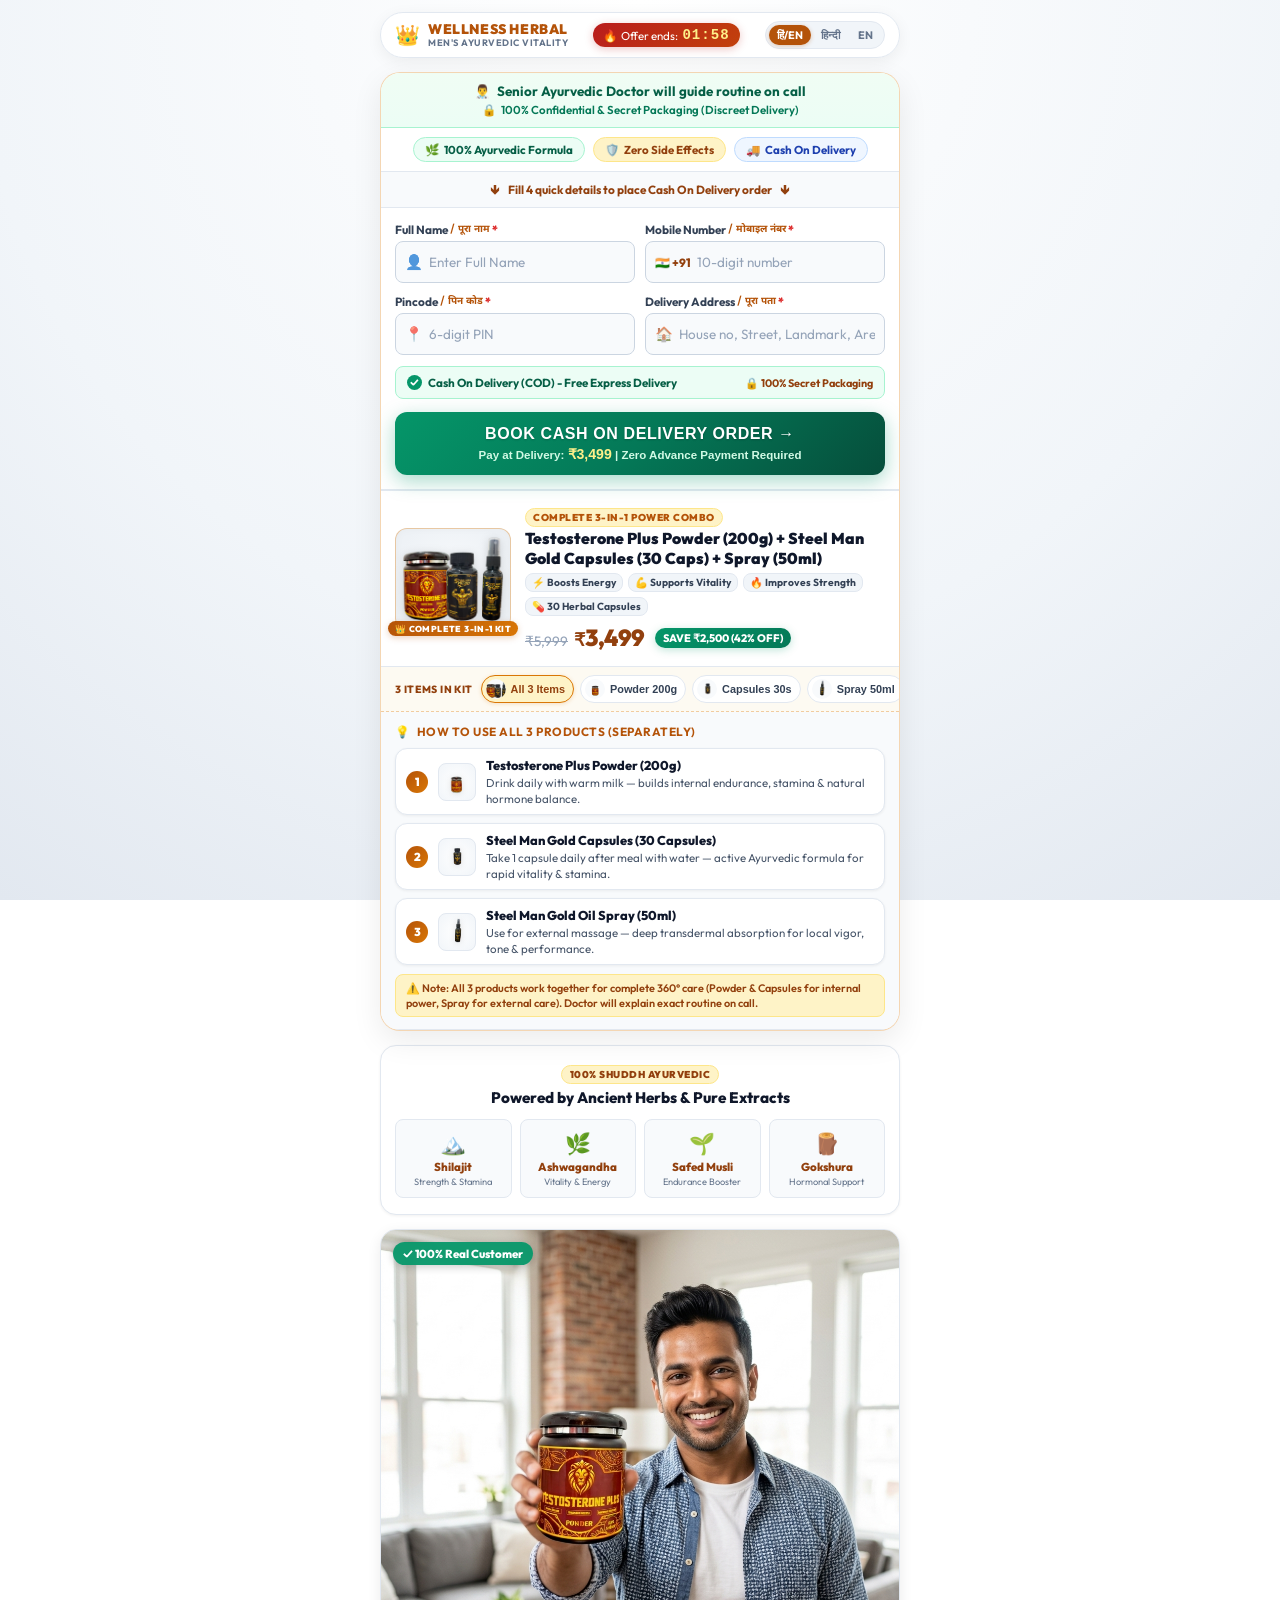
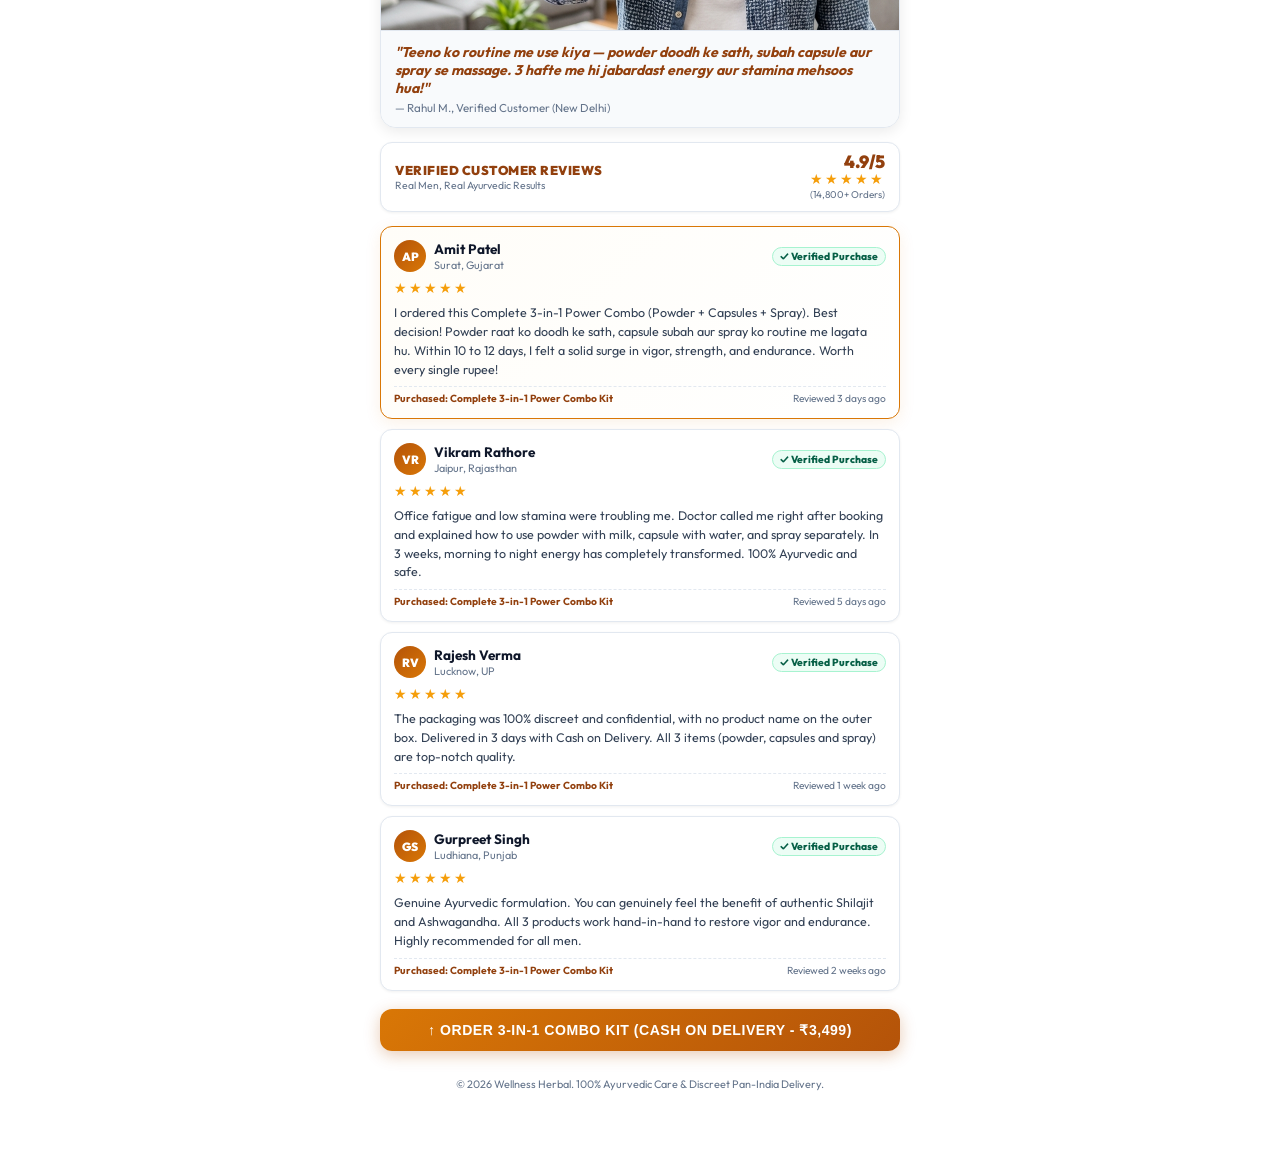
==== commit b1ee7e55: "feat: add bottom border to form container in stylesheet" ====
--- a/index.html
+++ b/index.html
@@ -5,6 +5,7 @@
   <meta charset="UTF-8">
   <meta name="viewport" content="width=device-width, initial-scale=1.0">
   <title>Wellness Herbal - Complete Men's Vitality 3-in-1 Power Combo (Powder + Capsules + Oil Spray)</title>
+  <meta name="description" content="Wellness Herbal Complete Men's Vitality 3-in-1 Power Combo: Testosterone Plus Powder (200g), Steel Man Gold Capsules (30s) & Oil Spray (50ml). 100% Ayurvedic formula with Cash On Delivery.">
   <link rel="preconnect" href="https://fonts.googleapis.com">
   <link rel="preconnect" href="https://fonts.gstatic.com" crossorigin>
   <link
@@ -78,6 +79,123 @@
           <span data-en="Cash On Delivery" data-hi="कैश ऑन डिलीवरी">Cash On Delivery</span>
         </span>
       </div>
+
+      <!-- Moving Bouncing Pointer Arrow -->
+      <div class="compact-pointer-bar">
+        <span class="bouncing-arrow-dot">↓</span>
+        <span class="pointer-text" data-en="Fill 4 quick details to place Cash On Delivery order"
+          data-hi="कैश ऑन डिलीवरी आर्डर के लिए नीचे 4 आसान जानकारी भरें">
+          Fill 4 quick details to place Cash On Delivery order
+        </span>
+        <span class="bouncing-arrow-dot">↓</span>
+      </div>
+
+      <!-- Compact Single-Screen Form -->
+      <form id="compactOrderForm" class="compact-form" novalidate>
+
+        <!-- Field 1 & 2 in Grid -->
+        <div class="form-grid-row">
+
+          <!-- Name Field -->
+          <div class="input-cell" id="cell-name">
+            <label for="fullName">
+              <span class="label-en">Full Name</span>
+              <span class="label-hi">/ पूरा नाम</span>
+              <span class="req">*</span>
+            </label>
+            <div class="field-box">
+              <span class="input-icon">👤</span>
+              <input type="text" id="fullName" name="fullName" placeholder="Enter Full Name" required
+                autocomplete="name">
+              <span class="valid-mark">✓</span>
+            </div>
+            <small class="error-msg" data-en="Enter full name" data-hi="पूरा नाम दर्ज करें"></small>
+          </div>
+
+          <!-- Mobile Number Field -->
+          <div class="input-cell" id="cell-phone">
+            <label for="phoneNumber">
+              <span class="label-en">Mobile Number</span>
+              <span class="label-hi">/ मोबाइल नंबर</span>
+              <span class="req">*</span>
+            </label>
+            <div class="field-box phone-box">
+              <span class="ind-prefix">🇮🇳 +91</span>
+              <input type="tel" id="phoneNumber" name="phoneNumber" maxlength="10" placeholder="10-digit number"
+                required autocomplete="tel">
+              <span class="valid-mark">✓</span>
+            </div>
+            <small class="error-msg" data-en="Enter valid 10-digit number" data-hi="10 अंकों का नंबर डालें"></small>
+          </div>
+
+        </div>
+
+        <div class="form-grid-row">
+
+          <!-- Pincode Field -->
+          <div class="input-cell" id="cell-pincode">
+            <label for="pincode">
+              <span class="label-en">Pincode</span>
+              <span class="label-hi">/ पिन कोड</span>
+              <span class="req">*</span>
+            </label>
+            <div class="field-box">
+              <span class="input-icon">📍</span>
+              <input type="tel" id="pincode" name="pincode" maxlength="6" placeholder="6-digit PIN" required
+                autocomplete="postal-code">
+              <span class="valid-mark">✓</span>
+            </div>
+            <small class="error-msg" data-en="Enter 6-digit pincode" data-hi="6 अंकों का पिन कोड डालें"></small>
+          </div>
+
+          <!-- Complete Address Field -->
+          <div class="input-cell input-cell-address" id="cell-address">
+            <label for="fullAddress">
+              <span class="label-en">Delivery Address</span>
+              <span class="label-hi">/ पूरा पता</span>
+              <span class="req">*</span>
+            </label>
+            <div class="field-box">
+              <span class="input-icon">🏠</span>
+              <input type="text" id="fullAddress" name="fullAddress" placeholder="House no, Street, Landmark, Area"
+                required autocomplete="street-address">
+              <span class="valid-mark">✓</span>
+            </div>
+            <small class="error-msg" data-en="Enter delivery address" data-hi="पूरा पता लिखें"></small>
+          </div>
+
+        </div>
+
+        <!-- COD Status Pill -->
+        <div class="cod-status-strip">
+          <div class="cod-left">
+            <span class="cod-bullet">✓</span>
+            <strong data-en="Cash On Delivery (COD) - Free Express Delivery"
+              data-hi="कैश ऑन डिलीवरी (COD) - पूरे भारत में फ्री डिलीवरी">
+              Cash On Delivery (COD) - Free Express Delivery
+            </strong>
+          </div>
+          <span class="all-india-tag" data-en="🔒 100% Secret Packaging" data-hi="🔒 100% गुप्त पैकिंग">🔒 100% Secret
+            Packaging</span>
+        </div>
+
+        <!-- Submit Button with Pulsing Glow -->
+        <button type="submit" class="compact-order-btn" id="submitBtn">
+          <div class="btn-shine-bar"></div>
+          <div class="btn-inner-content">
+            <span class="btn-main-title" data-en="BOOK CASH ON DELIVERY ORDER →"
+              data-hi="कैश ऑन डिलीवरी आर्डर बुक करें →">
+              BOOK CASH ON DELIVERY ORDER →
+            </span>
+            <span class="btn-sub-detail">
+              <span data-en="Pay at Delivery: " data-hi="डिलीवरी पर देय: ">Pay at Delivery: </span>
+              <strong>₹3,499</strong> | <span data-en="Zero Advance Payment Required"
+                data-hi="पहले कोई पैसा नहीं देना">Zero Advance Payment Required</span>
+            </span>
+          </div>
+        </button>
+
+      </form>
 
       <!-- Combo Product Showcase Bar -->
       <div class="product-price-compact-bar">
@@ -219,123 +337,6 @@
         </div>
       </div>
 
-      <!-- Moving Bouncing Pointer Arrow -->
-      <div class="compact-pointer-bar">
-        <span class="bouncing-arrow-dot">↓</span>
-        <span class="pointer-text" data-en="Fill 4 quick details to place Cash On Delivery order"
-          data-hi="कैश ऑन डिलीवरी आर्डर के लिए नीचे 4 आसान जानकारी भरें">
-          Fill 4 quick details to place Cash On Delivery order
-        </span>
-        <span class="bouncing-arrow-dot">↓</span>
-      </div>
-
-      <!-- Compact Single-Screen Form -->
-      <form id="compactOrderForm" class="compact-form" novalidate>
-
-        <!-- Field 1 & 2 in Grid -->
-        <div class="form-grid-row">
-
-          <!-- Name Field -->
-          <div class="input-cell" id="cell-name">
-            <label for="fullName">
-              <span class="label-en">Full Name</span>
-              <span class="label-hi">/ पूरा नाम</span>
-              <span class="req">*</span>
-            </label>
-            <div class="field-box">
-              <span class="input-icon">👤</span>
-              <input type="text" id="fullName" name="fullName" placeholder="Enter Full Name" required
-                autocomplete="name">
-              <span class="valid-mark">✓</span>
-            </div>
-            <small class="error-msg" data-en="Enter full name" data-hi="पूरा नाम दर्ज करें"></small>
-          </div>
-
-          <!-- Mobile Number Field -->
-          <div class="input-cell" id="cell-phone">
-            <label for="phoneNumber">
-              <span class="label-en">Mobile Number</span>
-              <span class="label-hi">/ मोबाइल नंबर</span>
-              <span class="req">*</span>
-            </label>
-            <div class="field-box phone-box">
-              <span class="ind-prefix">🇮🇳 +91</span>
-              <input type="tel" id="phoneNumber" name="phoneNumber" maxlength="10" placeholder="10-digit number"
-                required autocomplete="tel">
-              <span class="valid-mark">✓</span>
-            </div>
-            <small class="error-msg" data-en="Enter valid 10-digit number" data-hi="10 अंकों का नंबर डालें"></small>
-          </div>
-
-        </div>
-
-        <div class="form-grid-row">
-
-          <!-- Pincode Field -->
-          <div class="input-cell" id="cell-pincode">
-            <label for="pincode">
-              <span class="label-en">Pincode</span>
-              <span class="label-hi">/ पिन कोड</span>
-              <span class="req">*</span>
-            </label>
-            <div class="field-box">
-              <span class="input-icon">📍</span>
-              <input type="tel" id="pincode" name="pincode" maxlength="6" placeholder="6-digit PIN" required
-                autocomplete="postal-code">
-              <span class="valid-mark">✓</span>
-            </div>
-            <small class="error-msg" data-en="Enter 6-digit pincode" data-hi="6 अंकों का पिन कोड डालें"></small>
-          </div>
-
-          <!-- Complete Address Field -->
-          <div class="input-cell input-cell-address" id="cell-address">
-            <label for="fullAddress">
-              <span class="label-en">Delivery Address</span>
-              <span class="label-hi">/ पूरा पता</span>
-              <span class="req">*</span>
-            </label>
-            <div class="field-box">
-              <span class="input-icon">🏠</span>
-              <input type="text" id="fullAddress" name="fullAddress" placeholder="House no, Street, Landmark, Area"
-                required autocomplete="street-address">
-              <span class="valid-mark">✓</span>
-            </div>
-            <small class="error-msg" data-en="Enter delivery address" data-hi="पूरा पता लिखें"></small>
-          </div>
-
-        </div>
-
-        <!-- COD Status Pill -->
-        <div class="cod-status-strip">
-          <div class="cod-left">
-            <span class="cod-bullet">✓</span>
-            <strong data-en="Cash On Delivery (COD) - Free Express Delivery"
-              data-hi="कैश ऑन डिलीवरी (COD) - पूरे भारत में फ्री डिलीवरी">
-              Cash On Delivery (COD) - Free Express Delivery
-            </strong>
-          </div>
-          <span class="all-india-tag" data-en="🔒 100% Secret Packaging" data-hi="🔒 100% गुप्त पैकिंग">🔒 100% Secret
-            Packaging</span>
-        </div>
-
-        <!-- Submit Button with Pulsing Glow -->
-        <button type="submit" class="compact-order-btn" id="submitBtn">
-          <div class="btn-shine-bar"></div>
-          <div class="btn-inner-content">
-            <span class="btn-main-title" data-en="BOOK CASH ON DELIVERY ORDER →"
-              data-hi="कैश ऑन डिलीवरी आर्डर बुक करें →">
-              BOOK CASH ON DELIVERY ORDER →
-            </span>
-            <span class="btn-sub-detail">
-              <span data-en="Pay at Delivery: " data-hi="डिलीवरी पर देय: ">Pay at Delivery: </span>
-              <strong>₹3,499</strong> | <span data-en="Zero Advance Payment Required"
-                data-hi="पहले कोई पैसा नहीं देना">Zero Advance Payment Required</span>
-            </span>
-          </div>
-        </button>
-
-      </form>
-
     </main>
 
     <!-- Key Ingredients Showcase -->
@@ -573,16 +574,7 @@
         </div>
       </div>
 
-      <div class="team-contact-notice">
-        👨‍⚕️ <span data-en="Our specialist doctor will call you to guide dosage & 3-step separate usage."
-          data-hi="हमारे डॉक्टर आपको तीनों उत्पादों का अलग-अलग सही उपयोग और खुराक समझाने के लिए कॉल करेंगे।">Our
-          specialist doctor will call you to guide dosage & 3-step separate usage.</span>
-      </div>
-
       <div class="modal-btn-stack">
-        <a id="whatsappConfirmLink" class="modal-wa-btn" href="#" target="_blank">
-          💬 <span data-en="Confirm on WhatsApp" data-hi="व्हाट्सएप पर कन्फर्म करें">Confirm on WhatsApp</span>
-        </a>
         <button class="modal-ok-btn" onclick="closeSuccessModal()">
           <span data-en="Done" data-hi="हो गया">Done</span>
         </button>
--- a/style.css
+++ b/style.css
@@ -642,6 +642,7 @@
   flex-direction: column;
   gap: 11px;
   background: #ffffff;
+  border-bottom: 2px solid var(--border-light);
 }
 
 .form-grid-row {
@@ -1366,13 +1367,13 @@
 }
 
 .modal-ok-btn {
-  flex: 1;
-  background: #0f172a;
+  width: 100%;
+  background: linear-gradient(135deg, #0f172a 0%, #1e293b 100%);
   color: #ffffff;
-  border: none;
-  font-size: 0.82rem;
+  border: 1px solid rgba(217, 119, 6, 0.4);
+  font-size: 0.9rem;
   font-weight: 800;
-  padding: 10px;
+  padding: 12px;
   border-radius: var(--radius-sm);
   cursor: pointer;
   transition: var(--transition);
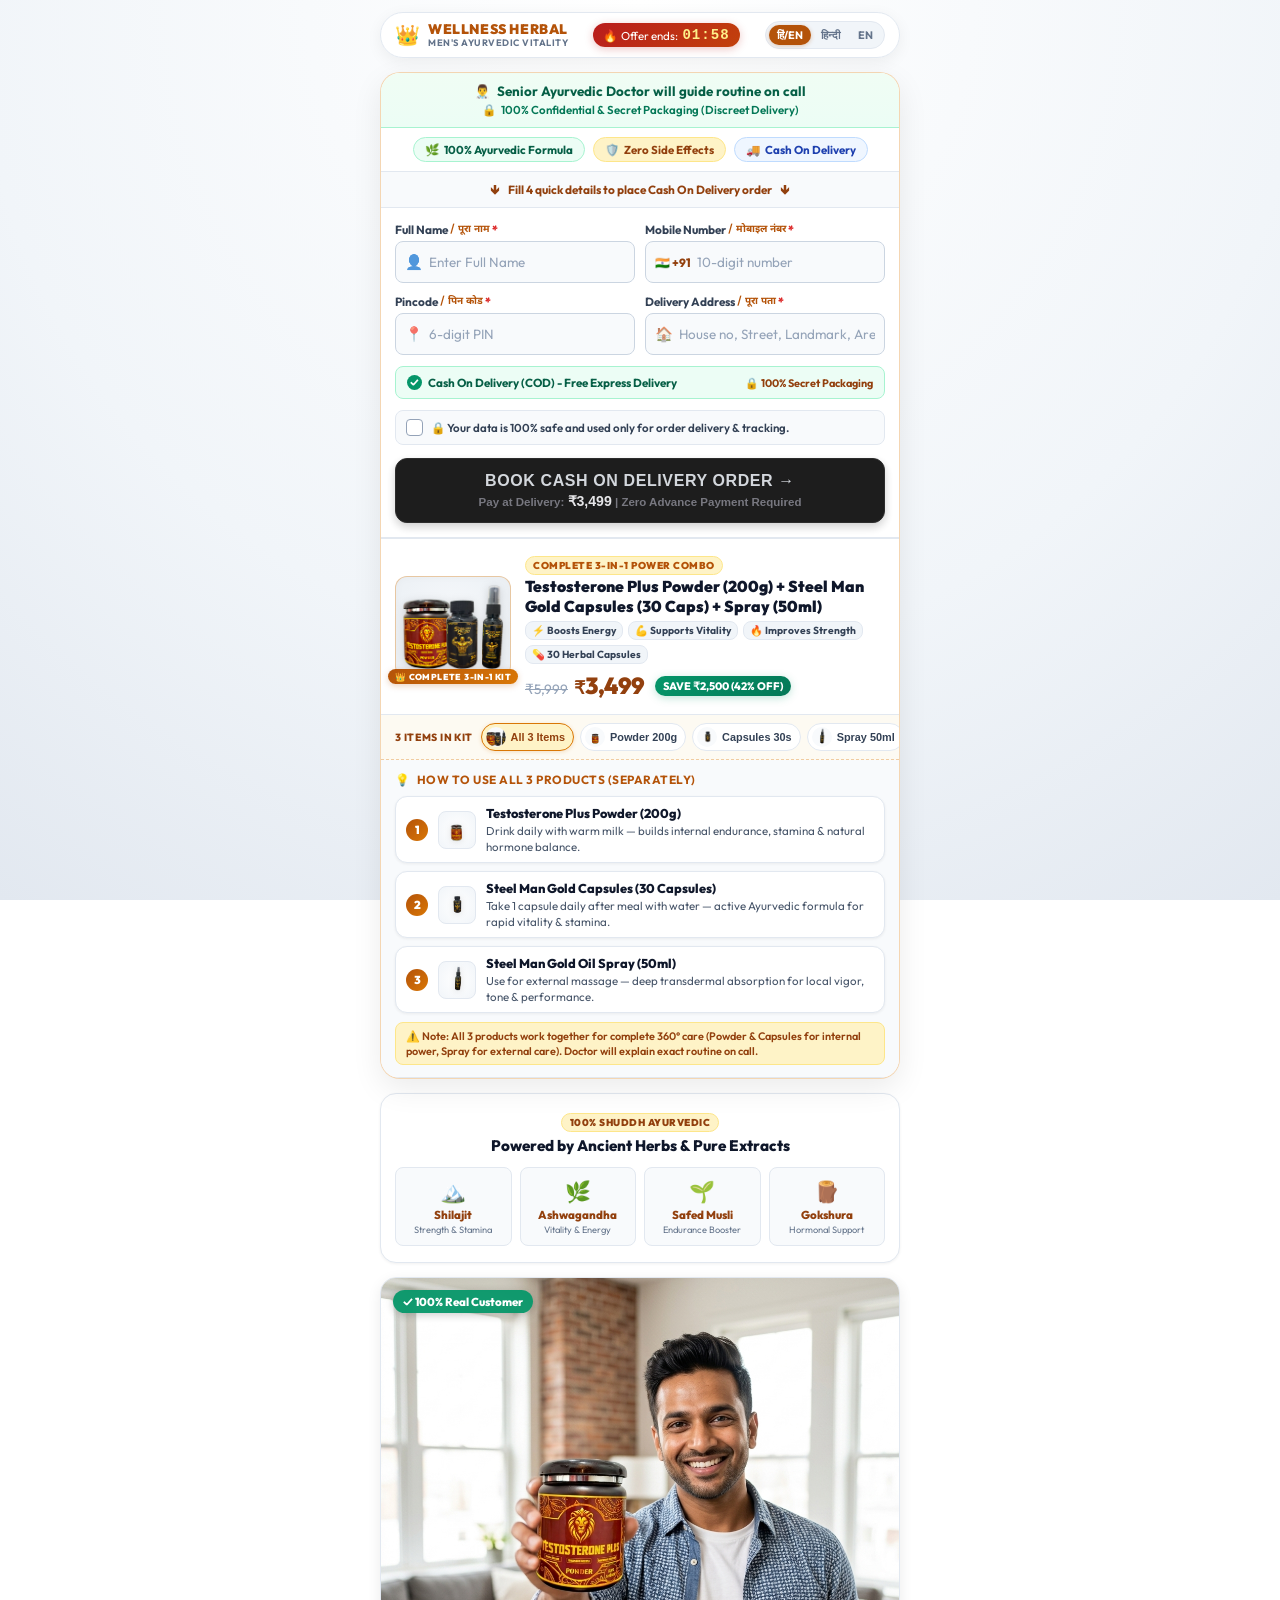
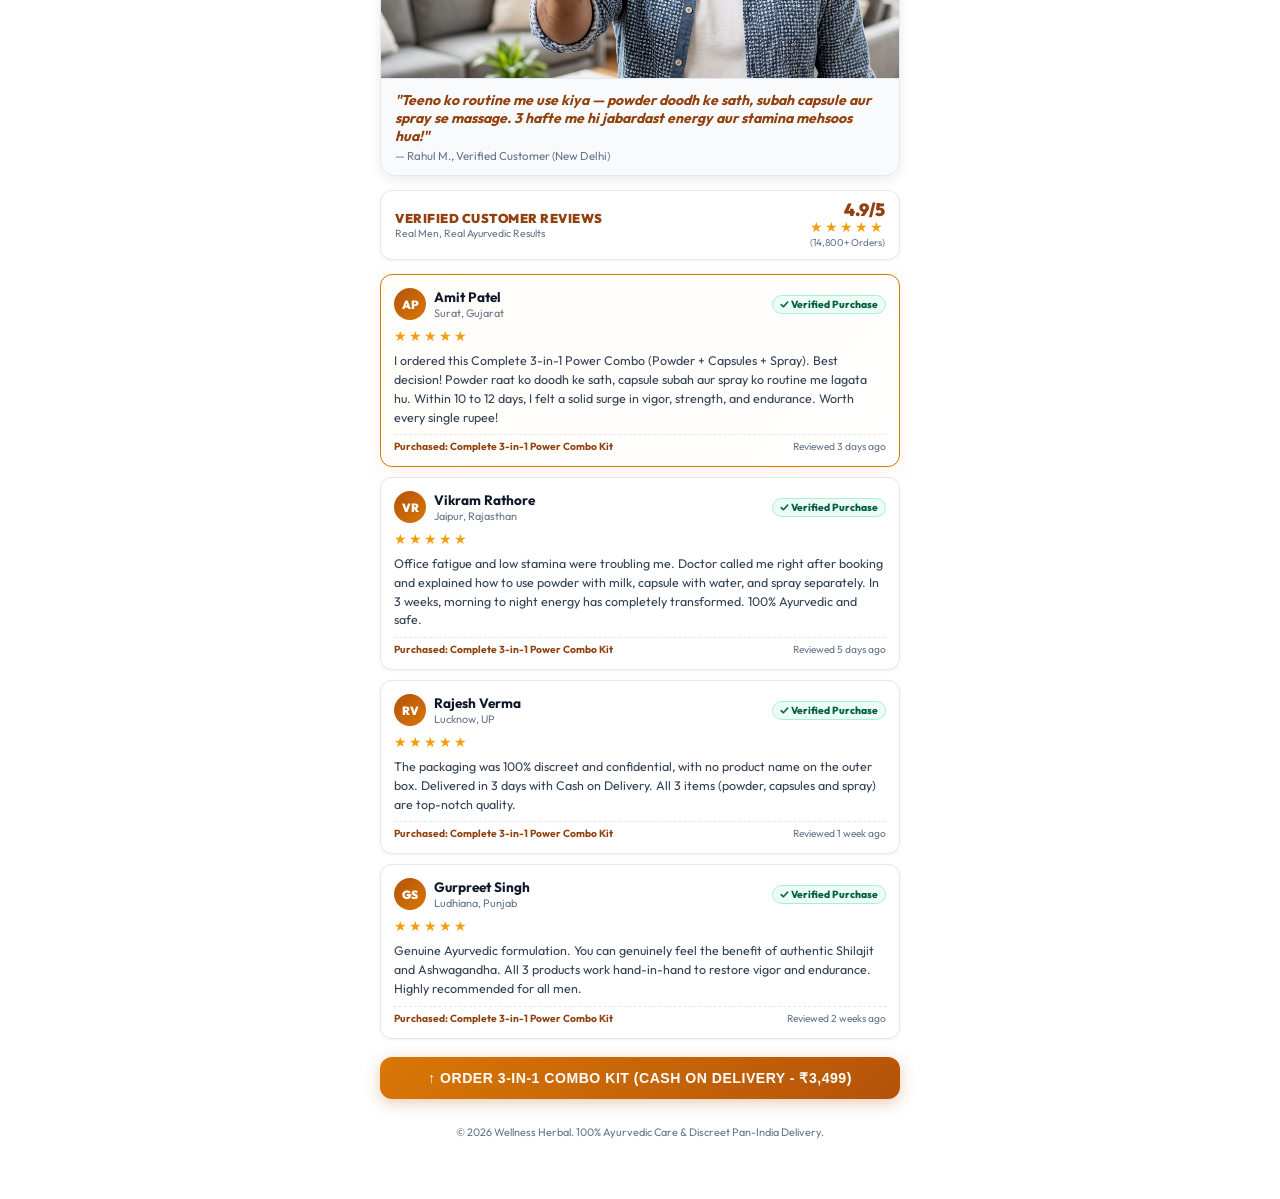
==== commit 12861124: "feat: add DPDP consent checkbox validation and Meta Pixel tracking to checkout form" ====
--- a/index.html
+++ b/index.html
@@ -11,7 +11,25 @@
   <link
     href="https://fonts.googleapis.com/css2?family=Outfit:wght@400;500;600;700;800;900&family=Playfair+Display:wght@700;800;900&family=Noto+Sans+Devanagari:wght@400;600;700;800&display=swap"
     rel="stylesheet">
-  <link rel="stylesheet" href="style.css">
+  <link rel="stylesheet" href="style.css?v=4">
+
+  <!-- Meta Pixel Code -->
+  <script>
+    !function(f,b,e,v,n,t,s)
+    {if(f.fbq)return;n=f.fbq=function(){n.callMethod?
+    n.callMethod.apply(n,arguments):n.queue.push(arguments)};
+    if(!f._fbq)f._fbq=n;n.push=n;n.loaded=!0;n.version='2.0';
+    n.queue=[];t=b.createElement(e);t.async=!0;
+    t.src=v;s=b.getElementsByTagName(e)[0];
+    s.parentNode.insertBefore(t,s)}(window, document,'script',
+    'https://connect.facebook.net/en_US/fbevents.js');
+    fbq('init', '1477503374244351');
+    fbq('track', 'PageView');
+  </script>
+  <noscript><img height="1" width="1" style="display:none"
+    src="https://www.facebook.com/tr?id=1477503374244351&ev=PageView&noscript=1"
+  /></noscript>
+  <!-- End Meta Pixel Code -->
 </head>
 
 <body class="lang-dual">
@@ -109,7 +127,9 @@
                 autocomplete="name">
               <span class="valid-mark">✓</span>
             </div>
-            <small class="error-msg" data-en="Enter full name" data-hi="पूरा नाम दर्ज करें"></small>
+            <small class="error-msg">
+              <span data-en="⚠️ Please enter your full name" data-hi="⚠️ कृपया अपना पूरा नाम दर्ज करें">⚠️ Please enter your full name</span>
+            </small>
           </div>
 
           <!-- Mobile Number Field -->
@@ -125,7 +145,9 @@
                 required autocomplete="tel">
               <span class="valid-mark">✓</span>
             </div>
-            <small class="error-msg" data-en="Enter valid 10-digit number" data-hi="10 अंकों का नंबर डालें"></small>
+            <small class="error-msg">
+              <span data-en="⚠️ Enter valid 10-digit mobile number" data-hi="⚠️ 10 अंकों का सही मोबाइल नंबर डालें">⚠️ Enter valid 10-digit mobile number</span>
+            </small>
           </div>
 
         </div>
@@ -145,7 +167,9 @@
                 autocomplete="postal-code">
               <span class="valid-mark">✓</span>
             </div>
-            <small class="error-msg" data-en="Enter 6-digit pincode" data-hi="6 अंकों का पिन कोड डालें"></small>
+            <small class="error-msg">
+              <span data-en="⚠️ Enter 6-digit delivery pincode" data-hi="⚠️ 6 अंकों का सही पिन कोड डालें">⚠️ Enter 6-digit delivery pincode</span>
+            </small>
           </div>
 
           <!-- Complete Address Field -->
@@ -161,7 +185,9 @@
                 required autocomplete="street-address">
               <span class="valid-mark">✓</span>
             </div>
-            <small class="error-msg" data-en="Enter delivery address" data-hi="पूरा पता लिखें"></small>
+            <small class="error-msg">
+              <span data-en="⚠️ Enter house no, street & area address" data-hi="⚠️ मकान नं, गली व इलाके का पूरा पता लिखें">⚠️ Enter house no, street & area address</span>
+            </small>
           </div>
 
         </div>
@@ -179,8 +205,26 @@
             Packaging</span>
         </div>
 
+        <!-- Simple Privacy & Order Tracking Opt-in -->
+        <div class="dpdp-optin-box" id="dpdpOptinBox">
+          <label class="dpdp-label" for="dpdpConsent">
+            <input type="checkbox" id="dpdpConsent" name="dpdpConsent" class="dpdp-checkbox">
+            <span class="dpdp-custom-check" aria-hidden="true"></span>
+            <span class="dpdp-text-content">
+              <span class="dpdp-terms"
+                data-en="🔒 Your data is 100% safe and used only for order delivery & tracking."
+                data-hi="🔒 आपका डेटा 100% सुरक्षित है और केवल आर्डर डिलीवरी व ट्रैकिंग के लिए उपयोग होगा।">
+                🔒 Your data is 100% safe and used only for order delivery & tracking.
+              </span>
+            </span>
+          </label>
+          <div class="dpdp-tick-alert" id="dpdpTickAlert">
+            <span data-en="⚠️ Please tick this box to confirm order delivery" data-hi="⚠️ आर्डर पूरा करने के लिए कृपया इस बॉक्स पर टिक करें">⚠️ Please tick this box to confirm order delivery</span>
+          </div>
+        </div>
+
         <!-- Submit Button with Pulsing Glow -->
-        <button type="submit" class="compact-order-btn" id="submitBtn">
+        <button type="submit" class="compact-order-btn btn-disabled" id="submitBtn">
           <div class="btn-shine-bar"></div>
           <div class="btn-inner-content">
             <span class="btn-main-title" data-en="BOOK CASH ON DELIVERY ORDER →"
@@ -583,7 +627,7 @@
     </div>
   </div>
 
-  <script src="script.js"></script>
+  <script src="script.js?v=4"></script>
 </body>
 
 </html>
--- a/style.css
+++ b/style.css
@@ -787,6 +787,122 @@
   color: #92400e;
   font-weight: 700;
   font-size: 0.68rem;
+}
+
+/* ==========================================================
+   SIMPLE PRIVACY & ORDER TRACKING OPT-IN BOX
+   ========================================================== */
+.dpdp-optin-box {
+  background: #f8fafc;
+  border: 1px solid #e2e8f0;
+  border-radius: var(--radius-sm);
+  padding: 8px 10px;
+  transition: all 0.2s ease;
+  position: relative;
+}
+
+.dpdp-optin-box:hover {
+  background: #f1f5f9;
+  border-color: #cbd5e1;
+}
+
+.dpdp-optin-box.checked {
+  background: #f0fdf4;
+  border-color: #86efac;
+}
+
+.dpdp-optin-box.has-error {
+  background: #fff5f5;
+  border-color: #dc2626;
+  box-shadow: 0 0 0 3px rgba(220, 38, 38, 0.12);
+  animation: dpdpShake 0.4s ease;
+}
+
+@keyframes dpdpShake {
+  0%, 100% { transform: translateX(0); }
+  20%, 60% { transform: translateX(-4px); }
+  40%, 80% { transform: translateX(4px); }
+}
+
+.dpdp-label {
+  display: flex;
+  align-items: center;
+  gap: 8px;
+  cursor: pointer;
+  user-select: none;
+}
+
+.dpdp-checkbox {
+  position: absolute;
+  opacity: 0;
+  width: 0;
+  height: 0;
+}
+
+.dpdp-custom-check {
+  width: 17px;
+  height: 17px;
+  min-width: 17px;
+  background: #ffffff;
+  border: 1.5px solid #94a3b8;
+  border-radius: 4px;
+  display: flex;
+  align-items: center;
+  justify-content: center;
+  transition: all 0.2s ease;
+  position: relative;
+  flex-shrink: 0;
+}
+
+.dpdp-label:hover .dpdp-custom-check {
+  border-color: var(--gold-primary);
+}
+
+.dpdp-checkbox:focus-visible + .dpdp-custom-check {
+  box-shadow: 0 0 0 3px rgba(217, 119, 6, 0.25);
+  border-color: var(--gold-primary);
+}
+
+.dpdp-checkbox:checked + .dpdp-custom-check {
+  background: #059669;
+  border-color: #059669;
+}
+
+.dpdp-checkbox:checked + .dpdp-custom-check::after {
+  content: '';
+  width: 4px;
+  height: 8px;
+  border: solid #ffffff;
+  border-width: 0 2px 2px 0;
+  transform: rotate(45deg);
+  position: absolute;
+  top: 1.5px;
+}
+
+.dpdp-text-content {
+  display: flex;
+  flex: 1;
+}
+
+.dpdp-terms {
+  font-size: 0.72rem;
+  line-height: 1.35;
+  color: #334155;
+  font-weight: 600;
+}
+
+.dpdp-tick-alert {
+  display: none;
+  font-size: 0.72rem;
+  font-weight: 800;
+  color: #dc2626;
+  margin-top: 6px;
+  padding-top: 6px;
+  border-top: 1px dashed rgba(220, 38, 38, 0.4);
+}
+
+.dpdp-optin-box.has-error .dpdp-tick-alert {
+  display: block;
 }
 
 /* ==========================================================
@@ -803,17 +919,57 @@
   padding: 13px 14px;
   cursor: pointer;
   box-shadow: 0 6px 20px rgba(5, 150, 105, 0.35);
-  transition: var(--transition);
+  transition: all 0.3s ease;
   margin-top: 2px;
 }
 
-.compact-order-btn:hover {
+.compact-order-btn:hover:not(.btn-disabled) {
   transform: translateY(-2px);
   box-shadow: 0 8px 24px rgba(5, 150, 105, 0.45);
 }
 
-.compact-order-btn:active {
+.compact-order-btn:active:not(.btn-disabled) {
   transform: translateY(1px);
+}
+
+/* Inactive/Disabled state: PURE BLACK button until all fields and tick are complete */
+.compact-order-btn.btn-disabled {
+  background: #111111 !important;
+  background-image: none !important;
+  color: #888888 !important;
+  border: 1px solid #222222 !important;
+  cursor: pointer !important;
+  box-shadow: 0 4px 10px rgba(0, 0, 0, 0.2) !important;
+  transform: none !important;
+  opacity: 0.95 !important;
+  pointer-events: auto !important;
+}
+
+.compact-order-btn.btn-disabled .btn-shine-bar {
+  display: none !important;
+}
+
+.compact-order-btn.btn-disabled .btn-main-title {
+  color: #d1d5db !important;
+  text-shadow: none !important;
+}
+
+.compact-order-btn.btn-disabled .btn-sub-detail {
+  color: #71717a !important;
+}
+
+.compact-order-btn.btn-disabled .btn-sub-detail strong {
+  color: #e4e4e7 !important;
+}
+
+.compact-order-btn.shake {
+  animation: btnShake 0.4s ease;
+}
+
+@keyframes btnShake {
+  0%, 100% { transform: translateX(0); }
+  20%, 60% { transform: translateX(-5px); }
+  40%, 80% { transform: translateX(5px); }
 }
 
 .btn-shine-bar {
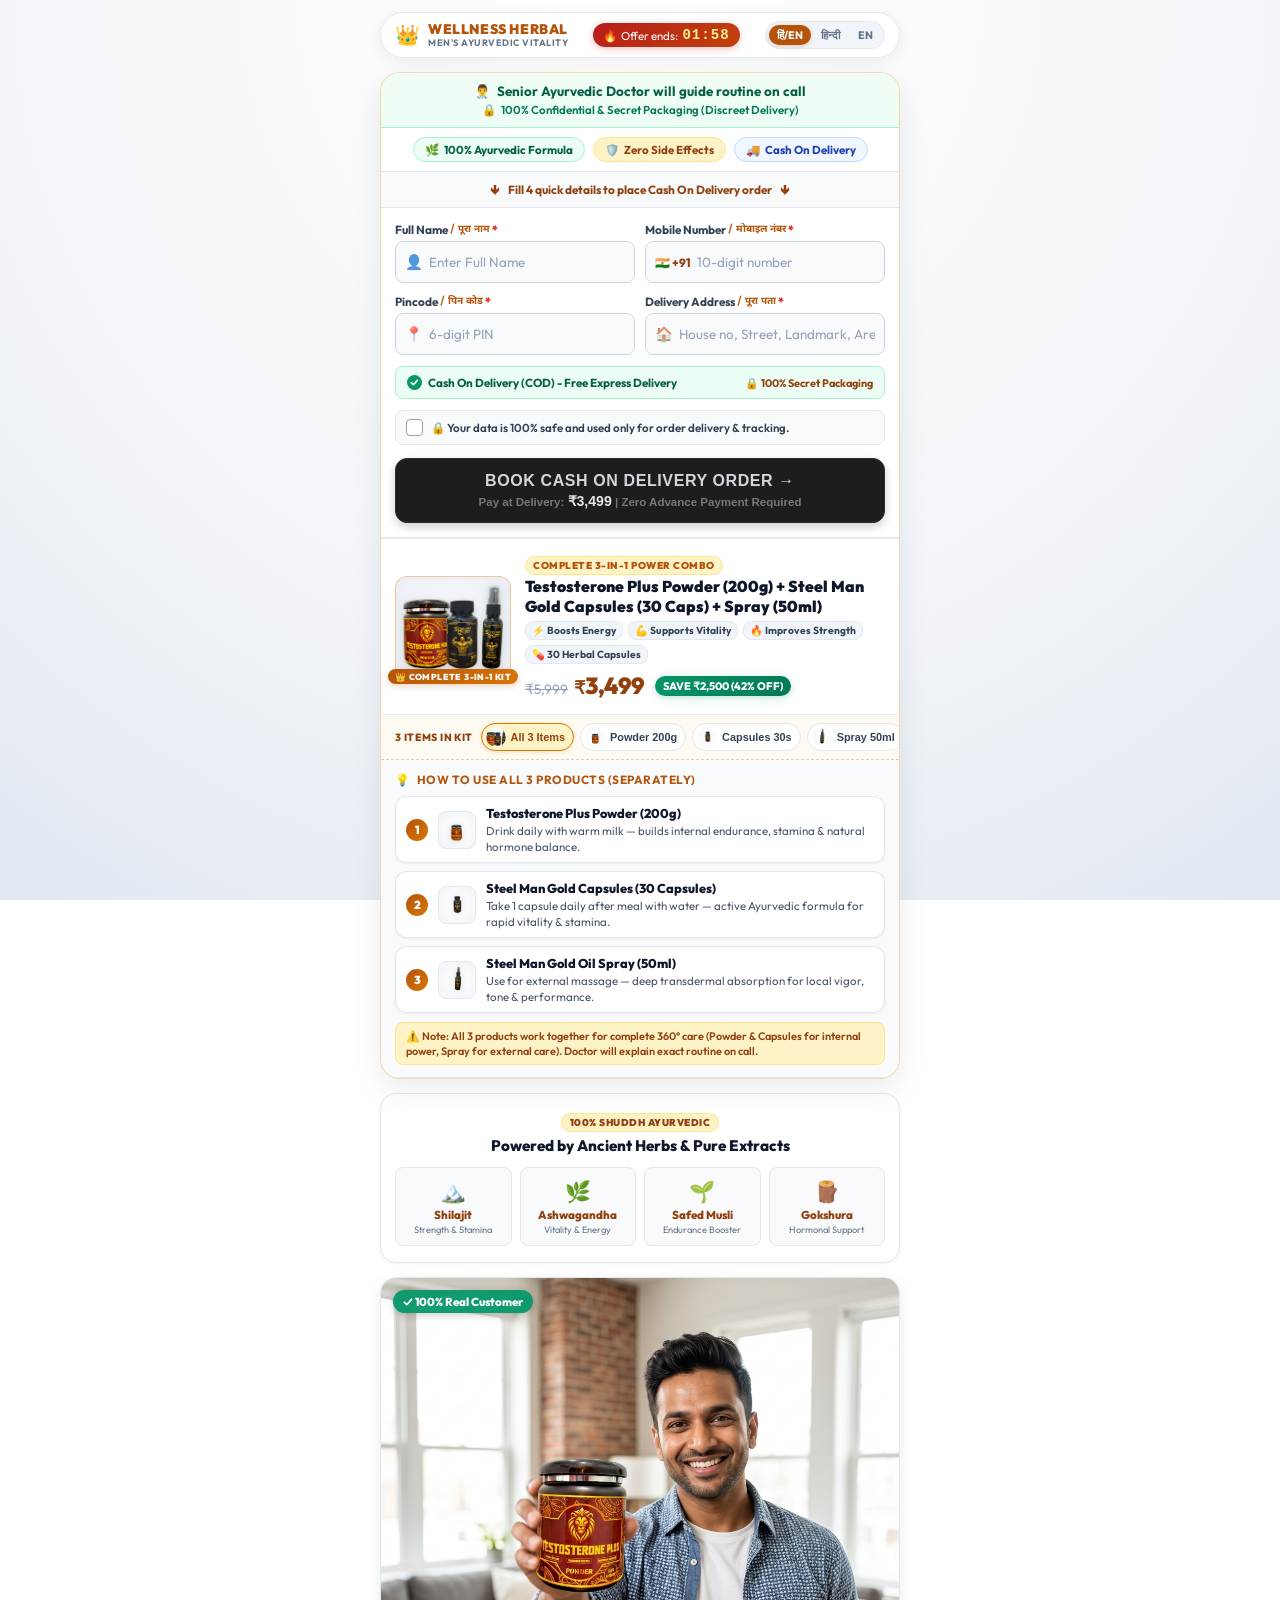
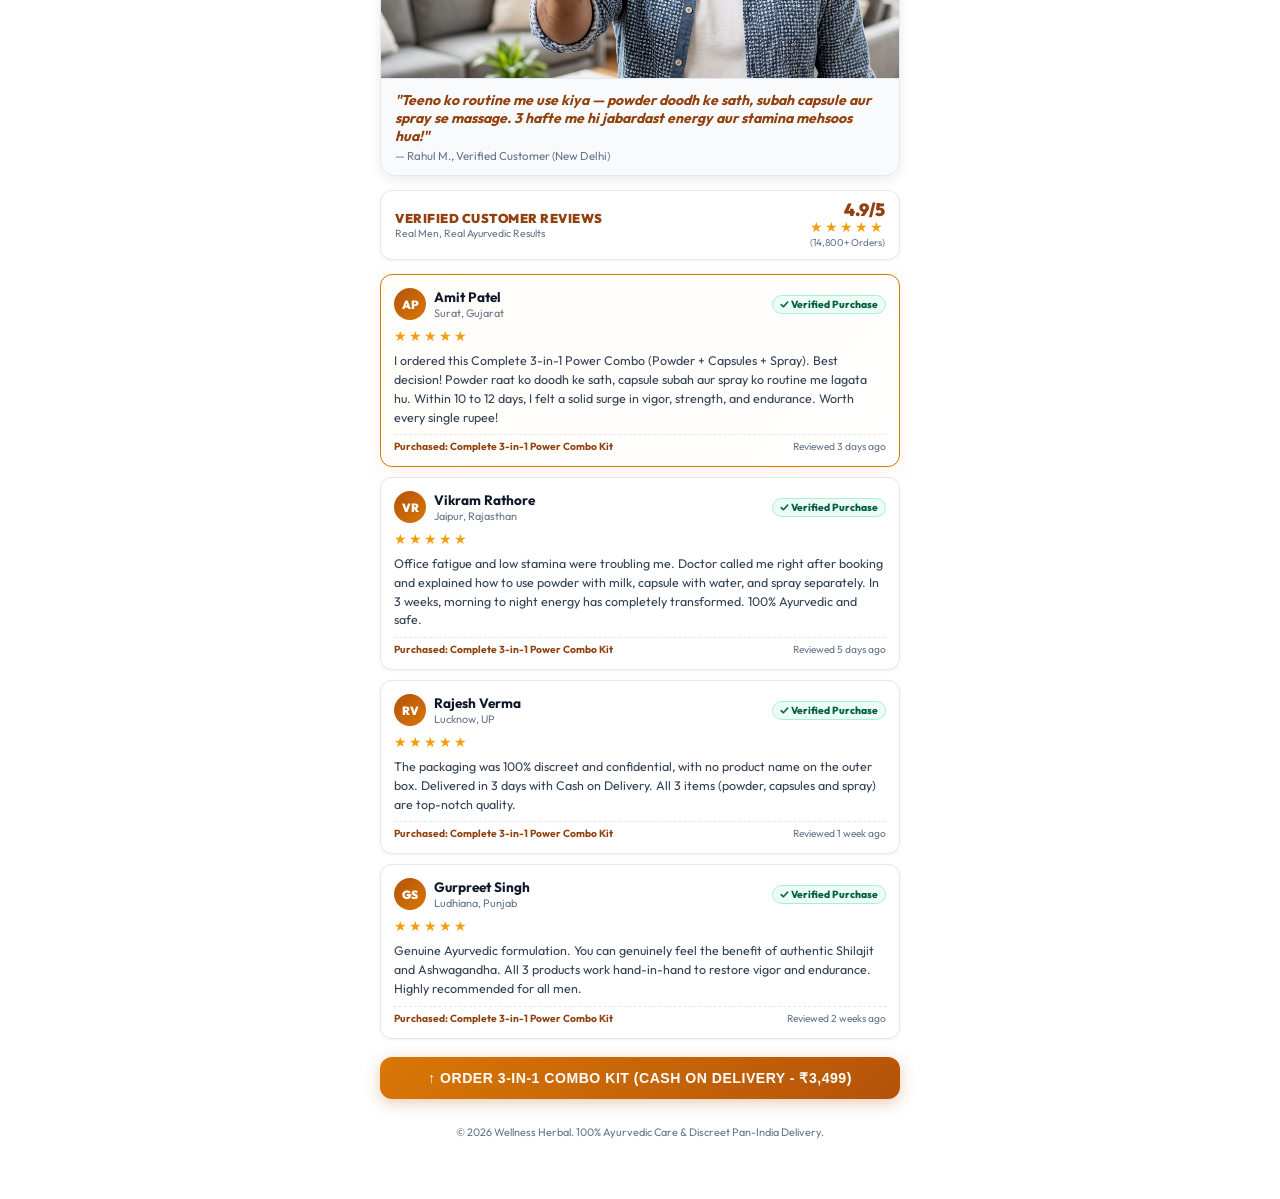
==== commit e062d441: "feat: add dedicated thank you confirmation page and redirect flow upon order submission" ====
--- a/index.html
+++ b/index.html
@@ -11,7 +11,7 @@
   <link
     href="https://fonts.googleapis.com/css2?family=Outfit:wght@400;500;600;700;800;900&family=Playfair+Display:wght@700;800;900&family=Noto+Sans+Devanagari:wght@400;600;700;800&display=swap"
     rel="stylesheet">
-  <link rel="stylesheet" href="style.css?v=4">
+  <link rel="stylesheet" href="style.css?v=5">
 
   <!-- Meta Pixel Code -->
   <script>
@@ -570,64 +570,7 @@
 
   </div>
 
-  <!-- Order Success / Thank You Modal Popup -->
-  <div class="success-modal-overlay" id="orderSuccessModal">
-    <div class="success-dialog-card">
-      <button class="modal-close" onclick="closeSuccessModal()" title="Close">✕</button>
-
-      <div class="success-check-badge">
-        <div class="check-ring-pulse"></div>
-        <span class="check-symbol">✓</span>
-      </div>
-
-      <h3 class="modal-h3" data-en="Your 3-in-1 Combo Order is Registered! 🎉"
-        data-hi="आपका 3-इन-1 कॉम्बो आर्डर बुक हो गया है! 🎉">
-        Your 3-in-1 Combo Order is Registered! 🎉
-      </h3>
-      <p class="modal-desc"
-        data-en="Thank you for choosing Wellness Herbal. Our senior doctor will contact you shortly to confirm discreet dispatch & explain daily usage."
-        data-hi="वेलनेस हर्बल चुनने के लिए धन्यवाद। हमारे वरिष्ठ डॉक्टर जल्द ही आपसे संपर्क करके पार्सल कन्फर्म करेंगे और सेवन विधि समझाएंगे।">
-        Thank you for choosing Wellness Herbal. Our senior doctor will contact you shortly to confirm discreet dispatch
-        & explain daily usage.
-      </p>
-
-      <div class="modal-receipt">
-        <div class="rec-line">
-          <span class="rec-label" data-en="Order ID:" data-hi="आर्डर नंबर:">Order ID:</span>
-          <strong class="rec-id-val" id="receiptOrderId">#WH-89104</strong>
-        </div>
-        <div class="rec-line">
-          <span class="rec-label" data-en="Product:" data-hi="प्रोडक्ट:">Product:</span>
-          <strong class="rec-prod-name">Complete 3-in-1 Power Combo (Powder 200g + 30 Capsules + Spray 50ml)</strong>
-        </div>
-        <div class="rec-line">
-          <span class="rec-label" data-en="Customer:" data-hi="ग्राहक का नाम:">Customer:</span>
-          <strong id="receiptName">-</strong>
-        </div>
-        <div class="rec-line">
-          <span class="rec-label" data-en="Mobile:" data-hi="मोबाइल नंबर:">Mobile:</span>
-          <strong id="receiptPhone">-</strong>
-        </div>
-        <div class="rec-line">
-          <span class="rec-label" data-en="Delivery Address:" data-hi="डिलीवरी पता:">Delivery Address:</span>
-          <span id="receiptAddress">-</span>
-        </div>
-        <div class="rec-line rec-total">
-          <span data-en="Amount Payable at Delivery:" data-hi="डिलीवरी पर देय राशि:">Amount Payable at Delivery:</span>
-          <strong class="rec-amount">₹3,499 (COD)</strong>
-        </div>
-      </div>
-
-      <div class="modal-btn-stack">
-        <button class="modal-ok-btn" onclick="closeSuccessModal()">
-          <span data-en="Done" data-hi="हो गया">Done</span>
-        </button>
-      </div>
-
-    </div>
-  </div>
-
-  <script src="script.js?v=4"></script>
+  <script src="script.js?v=5"></script>
 </body>
 
 </html>
--- a/style.css
+++ b/style.css
@@ -1577,3 +1577,347 @@
     grid-template-columns: repeat(2, 1fr);
   }
 }
+
+/* ==========================================================
+   DEDICATED THANK YOU CONFIRMATION PAGE
+   ========================================================== */
+.thankyou-card {
+  background: #ffffff;
+  border-radius: var(--radius-lg);
+  border: 1px solid var(--border-light);
+  box-shadow: var(--shadow-card);
+  padding: 24px 18px;
+  display: flex;
+  flex-direction: column;
+  gap: 18px;
+}
+
+.thankyou-hero {
+  display: flex;
+  flex-direction: column;
+  align-items: center;
+  text-align: center;
+  gap: 10px;
+}
+
+.celebrate-badge {
+  background: #ecfdf5;
+  color: #047857;
+  font-size: 0.68rem;
+  font-weight: 800;
+  padding: 4px 12px;
+  border-radius: var(--radius-full);
+  border: 1px solid #a7f3d0;
+  letter-spacing: 0.6px;
+}
+
+.ty-check-circle {
+  width: 68px;
+  height: 68px;
+  border-radius: 50%;
+  background: linear-gradient(135deg, #059669 0%, #047857 100%);
+  display: flex;
+  align-items: center;
+  justify-content: center;
+  position: relative;
+  box-shadow: 0 8px 24px rgba(5, 150, 105, 0.35);
+  margin: 6px 0;
+}
+
+.ty-check-pulse {
+  position: absolute;
+  width: 100%;
+  height: 100%;
+  border-radius: 50%;
+  border: 2px solid #059669;
+  animation: tyPulseRing 2s infinite ease-out;
+}
+
+@keyframes tyPulseRing {
+  0% { transform: scale(1); opacity: 0.9; }
+  100% { transform: scale(1.45); opacity: 0; }
+}
+
+.ty-check-icon {
+  color: #ffffff;
+  font-size: 2.2rem;
+  font-weight: 900;
+  line-height: 1;
+}
+
+.ty-title {
+  font-family: var(--font-heading);
+  font-size: 1.35rem;
+  font-weight: 900;
+  color: var(--text-pure);
+  line-height: 1.25;
+}
+
+.ty-subtitle {
+  font-size: 0.82rem;
+  color: #475569;
+  line-height: 1.45;
+  max-width: 440px;
+}
+
+.ty-order-pill {
+  display: inline-flex;
+  align-items: center;
+  gap: 8px;
+  background: #f8fafc;
+  border: 1.5px dashed #cbd5e1;
+  padding: 6px 14px;
+  border-radius: var(--radius-full);
+  font-size: 0.82rem;
+}
+
+.ty-order-pill .pill-label {
+  color: #64748b;
+  font-weight: 600;
+}
+
+.ty-order-pill .pill-id {
+  color: var(--gold-deep);
+  font-weight: 900;
+  font-size: 0.95rem;
+  letter-spacing: 0.5px;
+}
+
+/* Roadmap timeline */
+.ty-roadmap-box {
+  background: #fdfaf2;
+  border: 1px solid rgba(217, 119, 6, 0.25);
+  border-radius: var(--radius-md);
+  padding: 14px 16px;
+}
+
+.roadmap-head {
+  display: flex;
+  align-items: center;
+  gap: 8px;
+  font-size: 0.82rem;
+  font-weight: 900;
+  color: var(--gold-deep);
+  margin-bottom: 12px;
+  text-transform: uppercase;
+  letter-spacing: 0.5px;
+}
+
+.road-steps {
+  display: flex;
+  flex-direction: column;
+  gap: 12px;
+}
+
+.road-step-item {
+  display: flex;
+  align-items: flex-start;
+  gap: 12px;
+}
+
+.road-num {
+  width: 24px;
+  height: 24px;
+  border-radius: 50%;
+  background: linear-gradient(135deg, #b45309 0%, #d97706 100%);
+  color: #ffffff;
+  font-size: 0.75rem;
+  font-weight: 900;
+  display: flex;
+  align-items: center;
+  justify-content: center;
+  flex-shrink: 0;
+  margin-top: 1px;
+}
+
+.road-text strong {
+  display: block;
+  font-size: 0.84rem;
+  font-weight: 800;
+  color: var(--text-pure);
+  margin-bottom: 2px;
+}
+
+.road-text p {
+  font-size: 0.74rem;
+  color: #475569;
+  line-height: 1.35;
+  margin: 0;
+}
+
+/* Receipt Details */
+.ty-receipt-card {
+  background: #f8fafc;
+  border: 1px solid var(--border-light);
+  border-radius: var(--radius-md);
+  padding: 14px 16px;
+}
+
+.receipt-head {
+  display: flex;
+  align-items: center;
+  gap: 8px;
+  font-size: 0.8rem;
+  font-weight: 900;
+  color: var(--text-pure);
+  margin-bottom: 12px;
+}
+
+.ty-product-row {
+  display: flex;
+  align-items: center;
+  gap: 12px;
+}
+
+.ty-product-thumb {
+  width: 65px;
+  height: 65px;
+  object-fit: contain;
+  background: #ffffff;
+  border: 1px solid #e2e8f0;
+  border-radius: var(--radius-sm);
+  padding: 4px;
+  flex-shrink: 0;
+}
+
+.ty-prod-info {
+  display: flex;
+  flex-direction: column;
+  gap: 2px;
+}
+
+.ty-prod-badge {
+  font-size: 0.6rem;
+  font-weight: 800;
+  color: #b45309;
+}
+
+.ty-prod-name {
+  font-size: 0.82rem;
+  color: var(--text-pure);
+  line-height: 1.25;
+}
+
+.ty-prod-price {
+  font-size: 0.82rem;
+  font-weight: 900;
+  color: var(--gold-deep);
+  display: flex;
+  align-items: center;
+  gap: 8px;
+  margin-top: 2px;
+}
+
+.ty-cod-tag {
+  background: #ecfdf5;
+  color: #065f46;
+  font-size: 0.6rem;
+  padding: 1px 6px;
+  border-radius: var(--radius-full);
+  border: 1px solid #a7f3d0;
+}
+
+.receipt-divider {
+  height: 1px;
+  background: #e2e8f0;
+  margin: 12px 0;
+}
+
+.ty-details-list {
+  display: flex;
+  flex-direction: column;
+  gap: 7px;
+}
+
+.ty-detail-row {
+  display: flex;
+  justify-content: space-between;
+  align-items: flex-start;
+  gap: 10px;
+  font-size: 0.78rem;
+}
+
+.ty-dt-label {
+  color: #64748b;
+  font-weight: 600;
+  flex-shrink: 0;
+}
+
+.ty-dt-val {
+  color: var(--text-pure);
+  text-align: right;
+  word-break: break-word;
+}
+
+.ty-total-row {
+  margin-top: 4px;
+  padding-top: 8px;
+  border-top: 1px dashed #cbd5e1;
+}
+
+.ty-total-amount {
+  font-size: 1.15rem;
+  color: var(--gold-deep);
+  font-weight: 900;
+}
+
+/* WhatsApp Button */
+.ty-action-stack {
+  display: flex;
+  flex-direction: column;
+  gap: 12px;
+}
+
+.ty-whatsapp-btn {
+  display: flex;
+  align-items: center;
+  justify-content: center;
+  gap: 12px;
+  background: linear-gradient(135deg, #25D366 0%, #128C7E 100%);
+  color: #ffffff !important;
+  text-decoration: none;
+  padding: 14px 18px;
+  border-radius: var(--radius-md);
+  box-shadow: 0 6px 20px rgba(37, 211, 102, 0.35);
+  transition: all 0.25s ease;
+}
+
+.ty-whatsapp-btn:hover {
+  transform: translateY(-2px);
+  box-shadow: 0 8px 24px rgba(37, 211, 102, 0.45);
+}
+
+.wa-icon {
+  font-size: 1.6rem;
+}
+
+.wa-text-wrap {
+  display: flex;
+  flex-direction: column;
+  text-align: left;
+}
+
+.wa-main {
+  font-size: 0.96rem;
+  font-weight: 900;
+}
+
+.wa-sub {
+  font-size: 0.7rem;
+  opacity: 0.92;
+}
+
+.ty-security-banner {
+  display: flex;
+  align-items: center;
+  justify-content: center;
+  gap: 6px;
+  font-size: 0.72rem;
+  color: #065f46;
+  background: #ecfdf5;
+  border: 1px solid #a7f3d0;
+  border-radius: var(--radius-sm);
+  padding: 8px 10px;
+  text-align: center;
+  font-weight: 600;
+}
